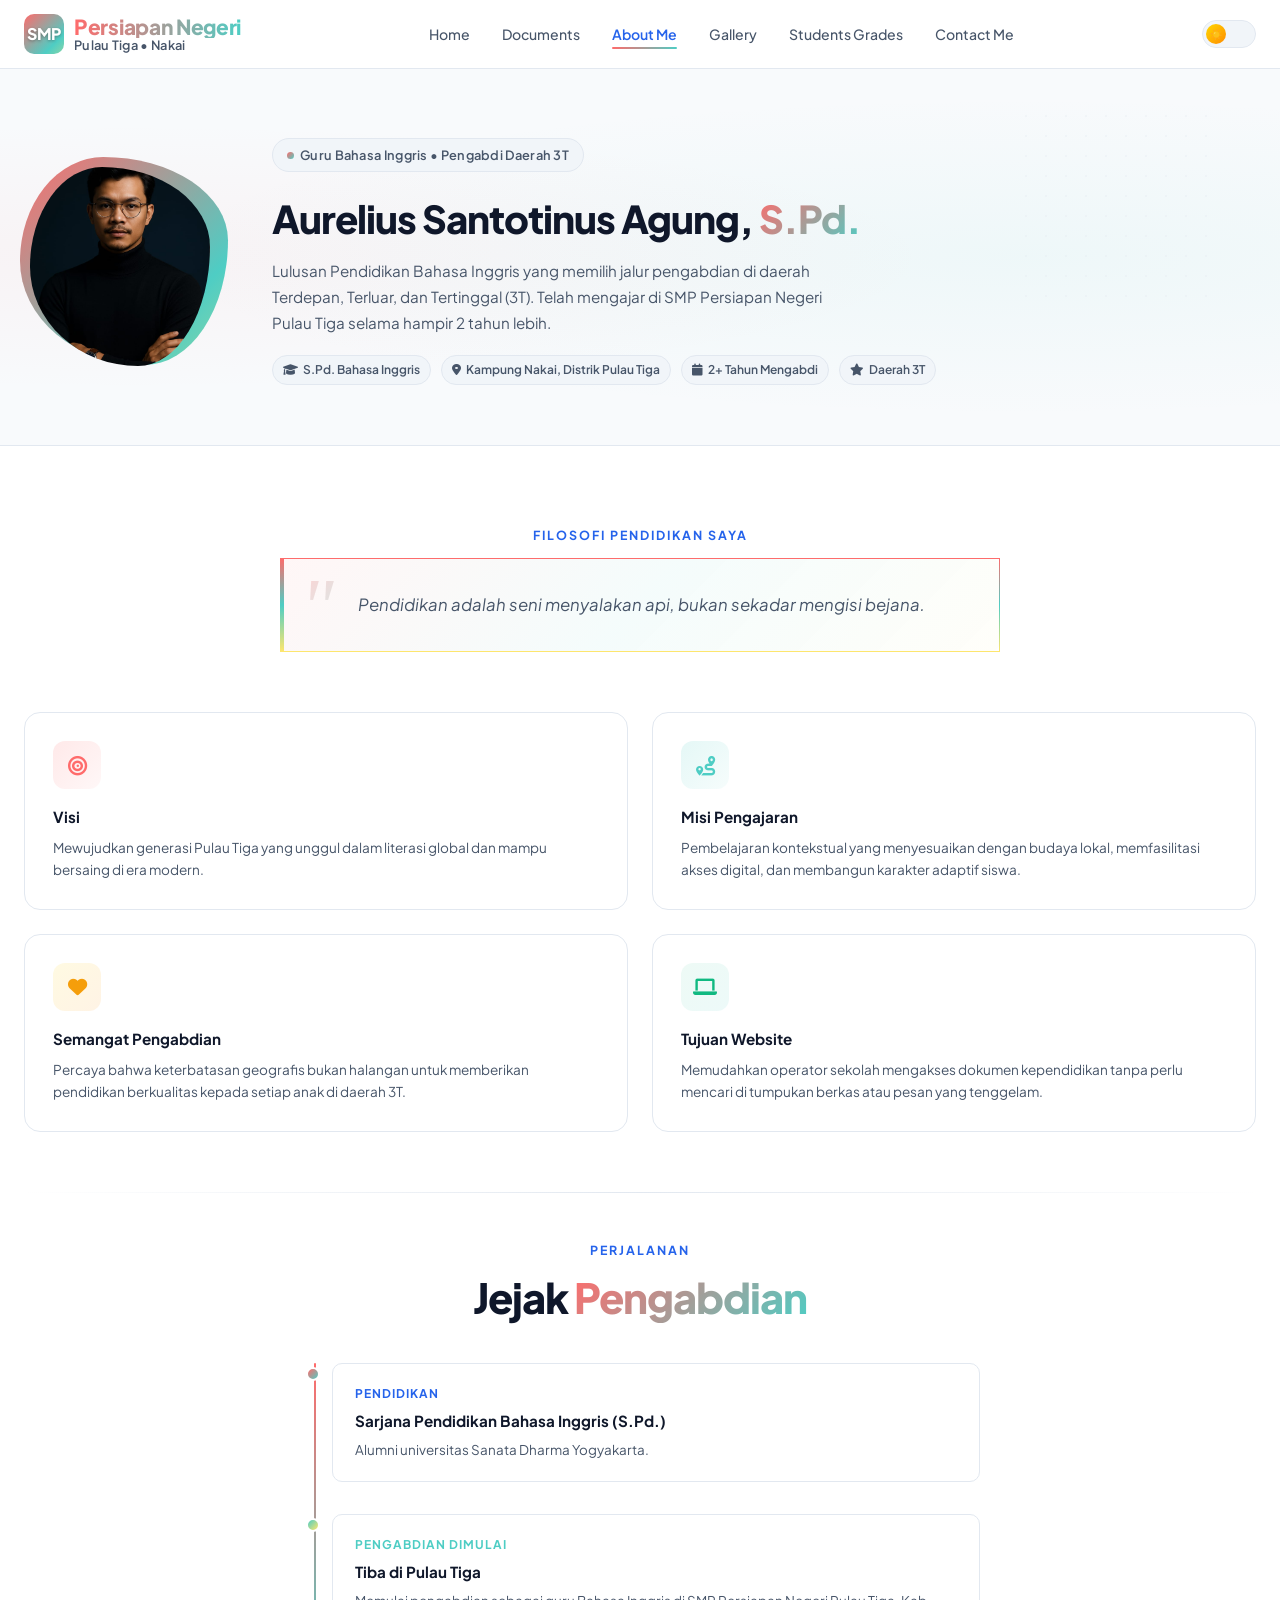
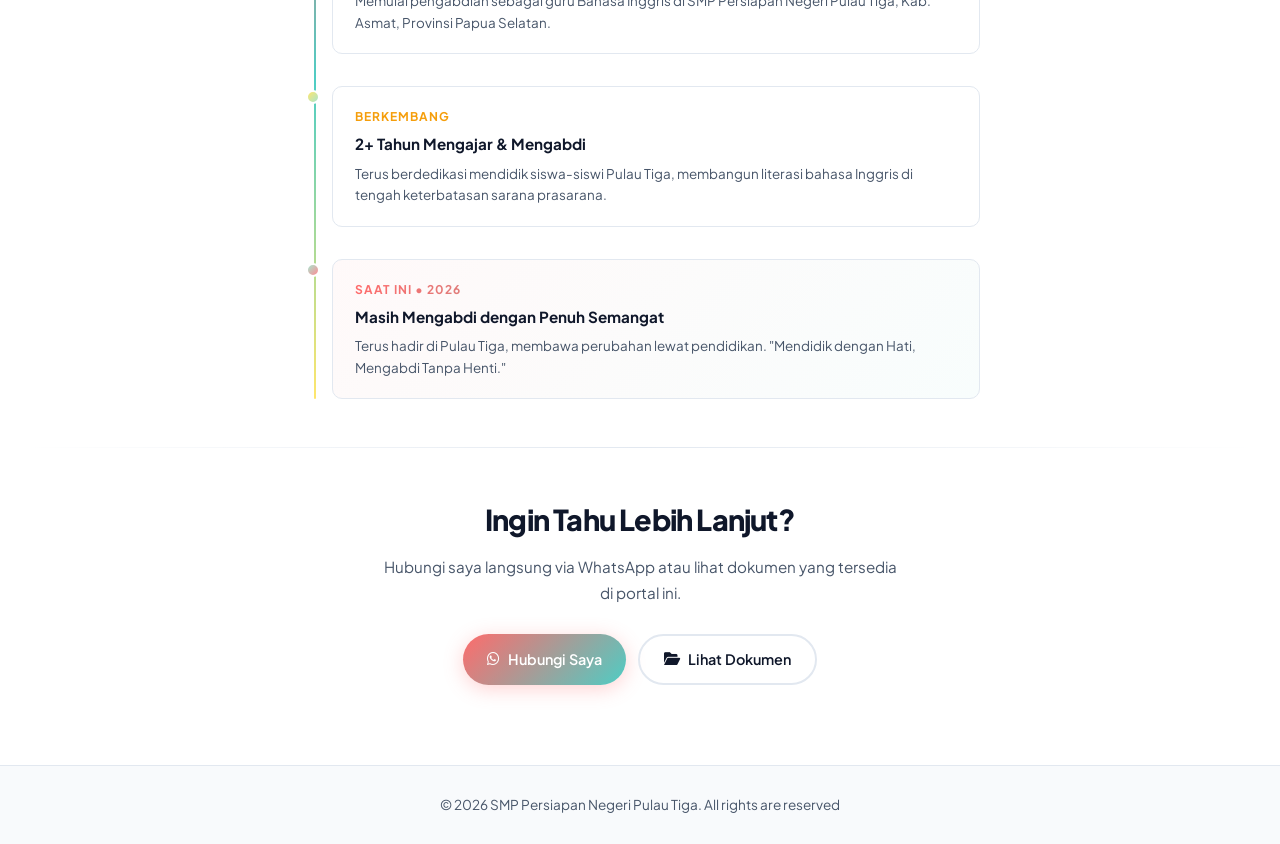
==== about.html @ 855d8a46 "komit ke 13" ====
<!DOCTYPE html>
<html lang="id" data-theme="light">

<head>
  <meta charset="UTF-8">
  <meta name="viewport" content="width=device-width, initial-scale=1.0">
  <title>Tentang Saya | Portal SMP Persiapan Negeri Pulau Tiga</title>
  <meta name="description"
    content="Mengenal Aurelius Santotinus Agung, S.Pd. — Guru Bahasa Inggris pengabdi daerah 3T di SMP Persiapan Negeri Pulau Tiga, Maluku.">
  <link rel="preconnect" href="https://fonts.googleapis.com">
  <link rel="preconnect" href="https://fonts.gstatic.com" crossorigin>
  <link href="https://fonts.googleapis.com/css2?family=Plus+Jakarta+Sans:wght@300;400;500;600;700;800&display=swap"
    rel="stylesheet">
  <link rel="stylesheet" href="https://cdnjs.cloudflare.com/ajax/libs/font-awesome/6.0.0-beta3/css/all.min.css">
  <link rel="stylesheet" href="css/style.css">
</head>

<body>

  <!-- NAVBAR -->
  <nav class="navbar">
    <div class="container">
      <div class="nav-inner">
        <a href="index.html" class="logo">
          <div class="logo-icon">SMP</div>
          <div class="logo-text">
            <span class="logo-title">Persiapan Negeri</span>
            <span class="logo-sub">Pulau Tiga • Nakai</span>
          </div>
        </a>
        <ul class="nav-links">
          <li><a href="index.html" class="active">Home</a></li>
          <li><a href="documents.html">Documents</a></li>
          <li><a href="about.html">About Me</a></li>
          <li><a href="gallery.html" class="active">Gallery</a></li>
          <li><a href="grades.html" class="active">Students Grades</a></li>
          <li><a href="contact.html">Contact Me</a></li>
        </ul>
        <div class="nav-right">
          <button class="dark-toggle" aria-label="Toggle dark mode">
            <div class="dark-toggle-ball">☀️</div>
          </button>
          <button class="hamburger" aria-label="Menu">
            <span></span><span></span><span></span>
          </button>
        </div>
      </div>
    </div>
  </nav>
  <div class="mobile-menu" id="mobileMenu">
    <a href="index.html" class="active">Home</a>
    <a href="documents.html">Documents</a>
    <a href="about.html">About Me</a>
    <a href="gallery.html" class="active"> Gallery</a>
    <a href="grades.html" class="active">Students Grades</a>
    <a href="contact.html">Contact Me</a>
  </div>

  <div class="page-content">

    <!-- HERO ABOUT -->
    <section
      style="padding:70px 0 60px;background:var(--bg2);border-bottom:1px solid var(--border);position:relative;overflow:hidden;">
      <div class="page-header-bg"></div>
      <div class="dots-grid" style="top:10%;right:5%;opacity:0.3;"></div>
      <div class="container">
        <div style="display:grid;grid-template-columns:auto 1fr;gap:48px;align-items:center;" class="fade-up">
          <div class="profile-wrapper">
            <div class="profile-frame" style="width:200px;height:200px;">
              <img src="images/Foto1.png" alt="Aurelius Santotinus Agung, S.Pd." class="profile-img"
                onerror="this.style.display='none';this.parentNode.querySelector('.profile-placeholder').style.display='flex'">
              <div class="profile-placeholder"
                style="display:none;position:absolute;inset:6px;border-radius:40% 60% 40% 60% / 50% 40% 60% 50%;background:linear-gradient(135deg,var(--c1),var(--c2),var(--c3));align-items:center;justify-content:center;font-size:4rem;color:white;animation:blobPulse 8s ease infinite,float 6s ease-in-out infinite;z-index:1;">
                👨‍🏫</div>
            </div>
          </div>
          <div>
            <div class="badge" style="margin-bottom:16px;">
              <span class="badge-dot"></span>
              Guru Bahasa Inggris • Pengabdi Daerah 3T
            </div>
            <h1 style="font-size:clamp(1.6rem,4vw,2.4rem);font-weight:800;letter-spacing:-1px;margin-bottom:8px;">
              Aurelius Santotinus Agung, <span class="gradient-text">S.Pd.</span>
            </h1>
            <p style="color:var(--text2);font-size:0.95rem;line-height:1.7;margin-bottom:20px;max-width:580px;">
              Lulusan Pendidikan Bahasa Inggris yang memilih jalur pengabdian di daerah Terdepan, Terluar, dan
              Tertinggal (3T). Telah mengajar di SMP Persiapan Negeri Pulau Tiga selama hampir 2 tahun lebih.
            </p>
            <div style="display:flex;gap:10px;flex-wrap:wrap;">
              <span class="tag"><i class="fas fa-graduation-cap" style="margin-right:5px;"></i>S.Pd. Bahasa
                Inggris</span>
              <span class="tag"><i class="fas fa-map-marker-alt" style="margin-right:5px;"></i>Kampung Nakai, Distrik
                Pulau Tiga</span>
              <span class="tag"><i class="fas fa-calendar" style="margin-right:5px;"></i>2+ Tahun Mengabdi</span>
              <span class="tag"><i class="fas fa-star" style="margin-right:5px;"></i>Daerah 3T</span>
            </div>
          </div>
        </div>
      </div>
    </section>

    <!-- MAIN ABOUT CONTENT -->
    <section class="section">
      <div class="container">

        <!-- FILOSOFI QUOTE -->
        <div class="fade-up" style="max-width:720px;margin:0 auto 60px;">
          <p class="section-label" style="text-align:center;margin-bottom:12px;">Filosofi Pendidikan Saya</p>
          <div class="quote-box" style="text-align:center;padding:32px 40px;">
            Pendidikan adalah seni menyalakan api, bukan sekadar mengisi bejana.
          </div>
        </div>

        <!-- FEATURE GRID -->
        <div class="about-grid fade-up" style="margin-bottom:60px;">
          <div class="feature-card">
            <div class="feature-icon fi-1">
              <i class="fas fa-bullseye"></i>
            </div>
            <h3>Visi</h3>
            <p>Mewujudkan generasi Pulau Tiga yang unggul dalam literasi global dan mampu bersaing di era modern.</p>
          </div>

          <div class="feature-card">
            <div class="feature-icon fi-2">
              <i class="fas fa-route"></i>
            </div>
            <h3>Misi Pengajaran</h3>
            <p>Pembelajaran kontekstual yang menyesuaikan dengan budaya lokal, memfasilitasi akses digital, dan
              membangun karakter adaptif siswa.</p>
          </div>

          <div class="feature-card">
            <div class="feature-icon fi-3">
              <i class="fas fa-heart"></i>
            </div>
            <h3>Semangat Pengabdian</h3>
            <p>Percaya bahwa keterbatasan geografis bukan halangan untuk memberikan pendidikan berkualitas kepada setiap
              anak di daerah 3T.</p>
          </div>

          <div class="feature-card">
            <div class="feature-icon fi-4">
              <i class="fas fa-laptop"></i>
            </div>
            <h3>Tujuan Website</h3>
            <p>Memudahkan operator sekolah mengakses dokumen kependidikan tanpa perlu mencari di tumpukan berkas atau
              pesan yang tenggelam.</p>
          </div>
        </div>

        <div class="divider"></div>

        <!-- TIMELINE / JOURNEY -->
        <div class="fade-up" style="max-width:680px;margin:0 auto;">
          <p class="section-label" style="text-align:center;margin-bottom:12px;">Perjalanan</p>
          <h2 class="section-title" style="text-align:center;margin-bottom:40px;">
            Jejak <span class="gradient-text">Pengabdian</span>
          </h2>

          <div style="position:relative;padding-left:32px;">
            <div
              style="position:absolute;left:14px;top:0;bottom:0;width:2px;background:linear-gradient(to bottom,var(--c1),var(--c2),var(--c3));border-radius:99px;">
            </div>

            <div style="position:relative;margin-bottom:32px;">
              <div
                style="position:absolute;left:-26px;top:4px;width:14px;height:14px;border-radius:50%;background:linear-gradient(135deg,var(--c1),var(--c2));border:2px solid var(--bg);">
              </div>
              <div
                style="background:var(--card-bg);border:1px solid var(--border);border-radius:var(--radius-sm);padding:20px 22px;">
                <div
                  style="font-size:0.75rem;color:var(--accent);font-weight:700;letter-spacing:1px;text-transform:uppercase;margin-bottom:6px;">
                  Pendidikan</div>
                <h4 style="font-weight:700;font-size:0.95rem;margin-bottom:6px;">Sarjana Pendidikan Bahasa Inggris
                  (S.Pd.)</h4>
                <p style="font-size:0.84rem;color:var(--text2);line-height:1.6;">Alumni universitas Sanata Dharma
                  Yogyakarta.</p>
              </div>
            </div>

            <div style="position:relative;margin-bottom:32px;">
              <div
                style="position:absolute;left:-26px;top:4px;width:14px;height:14px;border-radius:50%;background:linear-gradient(135deg,var(--c2),var(--c3));border:2px solid var(--bg);">
              </div>
              <div
                style="background:var(--card-bg);border:1px solid var(--border);border-radius:var(--radius-sm);padding:20px 22px;">
                <div
                  style="font-size:0.75rem;color:var(--c2);font-weight:700;letter-spacing:1px;text-transform:uppercase;margin-bottom:6px;">
                  Pengabdian Dimulai</div>
                <h4 style="font-weight:700;font-size:0.95rem;margin-bottom:6px;">Tiba di Pulau Tiga</h4>
                <p style="font-size:0.84rem;color:var(--text2);line-height:1.6;">Memulai pengabdian sebagai guru Bahasa
                  Inggris di SMP Persiapan Negeri Pulau Tiga, Kab. Asmat, Provinsi Papua Selatan.</p>
              </div>
            </div>

            <div style="position:relative;margin-bottom:32px;">
              <div
                style="position:absolute;left:-26px;top:4px;width:14px;height:14px;border-radius:50%;background:linear-gradient(135deg,var(--c3),var(--c4));border:2px solid var(--bg);">
              </div>
              <div
                style="background:var(--card-bg);border:1px solid var(--border);border-radius:var(--radius-sm);padding:20px 22px;">
                <div
                  style="font-size:0.75rem;color:#f59e0b;font-weight:700;letter-spacing:1px;text-transform:uppercase;margin-bottom:6px;">
                  Berkembang</div>
                <h4 style="font-weight:700;font-size:0.95rem;margin-bottom:6px;">2+ Tahun Mengajar & Mengabdi</h4>
                <p style="font-size:0.84rem;color:var(--text2);line-height:1.6;">Terus berdedikasi mendidik siswa-siswi
                  Pulau Tiga, membangun literasi bahasa Inggris di tengah keterbatasan sarana prasarana.</p>
              </div>
            </div>

            <div style="position:relative;">
              <div
                style="position:absolute;left:-26px;top:4px;width:14px;height:14px;border-radius:50%;background:linear-gradient(135deg,var(--c4),var(--c5));border:2px solid var(--bg);animation:pulse 2s ease infinite;">
              </div>
              <div
                style="background:linear-gradient(135deg,rgba(255,107,107,0.04),rgba(78,205,196,0.04));border:1px solid var(--border);border-radius:var(--radius-sm);padding:20px 22px;">
                <div
                  style="font-size:0.75rem;font-weight:700;letter-spacing:1px;text-transform:uppercase;margin-bottom:6px;background:linear-gradient(90deg,var(--c1),var(--c2));-webkit-background-clip:text;-webkit-text-fill-color:transparent;background-clip:text;">
                  Saat Ini • 2026</div>
                <h4 style="font-weight:700;font-size:0.95rem;margin-bottom:6px;">Masih Mengabdi dengan Penuh Semangat
                </h4>
                <p style="font-size:0.84rem;color:var(--text2);line-height:1.6;">Terus hadir di Pulau Tiga, membawa
                  perubahan lewat pendidikan. "Mendidik dengan Hati, Mengabdi Tanpa Henti."</p>
              </div>
            </div>
          </div>
        </div>

        <div class="divider"></div>

        <!-- CTA -->
        <div class="fade-up" style="text-align:center;max-width:520px;margin:0 auto;">
          <h2 style="font-size:1.8rem;font-weight:800;letter-spacing:-0.8px;margin-bottom:12px;">
            Ingin Tahu Lebih Lanjut?
          </h2>
          <p style="color:var(--text2);margin-bottom:28px;font-size:0.95rem;line-height:1.7;">
            Hubungi saya langsung via WhatsApp atau lihat dokumen yang tersedia di portal ini.
          </p>
          <div style="display:flex;gap:12px;justify-content:center;flex-wrap:wrap;">
            <a href="contact.html" class="btn btn-primary">
              <i class="fab fa-whatsapp"></i> Hubungi Saya
            </a>
            <a href="documents.html" class="btn btn-outline">
              <i class="fas fa-folder-open"></i> Lihat Dokumen
            </a>
          </div>
        </div>

      </div>
    </section>

  </div>

  <!-- FOOTER -->
  <footer>
    <div class="container">
      © 2026 SMP Persiapan Negeri Pulau Tiga. All rights are reserved
    </div>
  </footer>

  <script src="js/main.js"></script>
</body>

</html>
---- css/style.css ----
@import url('https://fonts.googleapis.com/css2?family=Plus+Jakarta+Sans:wght@300;400;500;600;700;800&display=swap');

/* ===== CSS VARIABLES ===== */
:root {
  --bg: #ffffff;
  --bg2: #f8fafc;
  --bg3: #f1f5f9;
  --text: #0f172a;
  --text2: #475569;
  --text3: #94a3b8;
  --accent: #2563eb;
  --accent2: #1d4ed8;
  --border: #e2e8f0;
  --card-bg: #ffffff;
  --nav-bg: rgba(255, 255, 255, 0.85);
  --shadow: 0 4px 24px rgba(15, 23, 42, 0.08);
  --shadow-lg: 0 12px 48px rgba(15, 23, 42, 0.14);

  --c1: #FF6B6B;
  --c2: #4ECDC4;
  --c3: #FFE66D;
  --c4: #A8E6CF;
  --c5: #FF8B94;

  --font: 'Plus Jakarta Sans', sans-serif;
  --container: 1280px;
  --radius: 16px;
  --radius-sm: 10px;
  --transition: 0.3s cubic-bezier(0.4, 0, 0.2, 1);
}

[data-theme="dark"] {
  --bg: #0f172a;
  --bg2: #1e293b;
  --bg3: #243046;
  --text: #f8fafc;
  --text2: #94a3b8;
  --text3: #64748b;
  --accent: #3b82f6;
  --accent2: #60a5fa;
  --border: #334155;
  --card-bg: #1e293b;
  --nav-bg: rgba(15, 23, 42, 0.88);
  --shadow: 0 4px 24px rgba(0, 0, 0, 0.3);
  --shadow-lg: 0 12px 48px rgba(0, 0, 0, 0.45);
}

/* ===== RESET & BASE ===== */
*,
*::before,
*::after {
  box-sizing: border-box;
  margin: 0;
  padding: 0;
}

html {
  scroll-behavior: smooth;
}

body {
  font-family: var(--font);
  background: var(--bg);
  color: var(--text);
  line-height: 1.6;
  transition: background var(--transition), color var(--transition);
  overflow-x: hidden;
}

a {
  text-decoration: none;
  color: inherit;
}

img {
  max-width: 100%;
  display: block;
}

button {
  cursor: pointer;
  font-family: var(--font);
  border: none;
}

/* ===== SCROLLBAR ===== */
::-webkit-scrollbar {
  width: 6px;
}

::-webkit-scrollbar-track {
  background: var(--bg2);
}

::-webkit-scrollbar-thumb {
  background: var(--border);
  border-radius: 99px;
}

::-webkit-scrollbar-thumb:hover {
  background: var(--accent);
}

/* ===== CONTAINER ===== */
.container {
  max-width: var(--container);
  margin: 0 auto;
  padding: 0 24px;
}

@media (max-width: 768px) {
  .container {
    padding: 0 16px;
  }
}

.announcement-bar {
  background: linear-gradient(90deg, #fef9e3, #fff5e6);
  border-left: 4px solid #f5a623;
  padding: 12px 20px;
  border-radius: 16px;
  display: flex;
  align-items: center;
  gap: 12px;
  flex-wrap: wrap;
  margin-bottom: 40px;
  color: #000000;
}

.announcement-bar i {
  color: #000000;
}

/* ===== LOADING OVERLAY ===== */
.loading-overlay {
  position: fixed;
  top: 0;
  left: 0;
  right: 0;
  bottom: 0;
  background: rgba(0, 0, 0, 0.8);
  backdrop-filter: blur(8px);
  z-index: 10000;
  display: flex;
  align-items: center;
  justify-content: center;
  opacity: 0;
  transition: opacity 0.3s ease;
}

.loading-overlay.active {
  opacity: 1;
}

.loading-card {
  background: var(--card-bg);
  border-radius: 24px;
  padding: 32px 40px;
  text-align: center;
  box-shadow: 0 20px 60px rgba(0, 0, 0, 0.3);
  min-width: 300px;
  max-width: 380px;
  border: 1px solid var(--border);
  animation: fadeUp 0.4s ease;
}

.loading-spinner {
  width: 56px;
  height: 56px;
  border: 4px solid var(--border);
  border-top-color: var(--c1);
  border-right-color: var(--c2);
  border-bottom-color: var(--c3);
  border-radius: 50%;
  margin: 0 auto 20px;
  animation: spin 0.8s linear infinite;
}

.loading-text {
  font-size: 1rem;
  margin-bottom: 16px;
  color: var(--text);
  line-height: 1.5;
}

.loading-text strong {
  color: var(--accent);
  font-size: 0.9rem;
}

.loading-message {
  font-size: 0.85rem;
  color: var(--text2);
  margin-bottom: 16px;
}

.loading-hint {
  font-size: 0.75rem;
  color: var(--text3);
  margin-top: 16px;
  padding-top: 12px;
  border-top: 1px solid var(--border);
  display: flex;
  align-items: center;
  justify-content: center;
  gap: 6px;
}

/* ===== MODAL POPUP ERROR (VERSI FINAL - TIDAK DUPLIKAT) ===== */
.modal {
  display: none;
  position: fixed;
  top: 0;
  left: 0;
  right: 0;
  bottom: 0;
  background: rgba(0, 0, 0, 0.8);
  backdrop-filter: blur(8px);
  z-index: 10001;
  align-items: center;
  justify-content: center;
}

.modal.show {
  display: flex;
}

.modal-card {
  background: var(--card-bg);
  border-radius: 24px;
  max-width: 400px;
  width: 90%;
  padding: 32px 28px;
  text-align: center;
  border: 1px solid var(--border);
  box-shadow: 0 20px 60px rgba(0, 0, 0, 0.3);
  animation: fadeUp 0.3s ease;
  pointer-events: auto;
}

.modal-icon {
  width: 70px;
  height: 70px;
  background: linear-gradient(135deg, rgba(255, 107, 107, 0.15), rgba(255, 107, 107, 0.05));
  border-radius: 50%;
  display: flex;
  align-items: center;
  justify-content: center;
  margin: 0 auto 20px;
}

.modal-icon i {
  font-size: 2.5rem;
  color: #FF6B6B;
}

.modal-card h3 {
  font-size: 1.3rem;
  font-weight: 700;
  margin-bottom: 12px;
  color: var(--text);
}

.modal-card p {
  color: var(--text2);
  font-size: 0.9rem;
  line-height: 1.6;
  margin-bottom: 24px;
}

.modal-card p strong {
  color: var(--accent);
  font-weight: 700;
}

.modal-buttons {
  display: flex;
  gap: 12px;
  justify-content: center;
  flex-wrap: wrap;
}

.modal-btn {
  padding: 10px 20px;
  border-radius: 99px;
  font-weight: 600;
  font-size: 0.85rem;
  cursor: pointer;
  transition: all 0.3s ease;
  border: none;
  text-decoration: none;
  display: inline-flex;
  align-items: center;
  gap: 8px;
}

.modal-btn-primary {
  background: linear-gradient(135deg, #25D366, #128C7E);
  color: white;
}

.modal-btn-primary:hover {
  transform: translateY(-2px);
  box-shadow: 0 4px 12px rgba(37, 211, 102, 0.4);
}

.modal-btn-secondary {
  background: var(--bg3);
  border: 1px solid var(--border);
  color: var(--text2);
}

.modal-btn-secondary:hover {
  background: var(--bg2);
  transform: translateY(-2px);
}

/* ===== TOMBOL DISABLED ===== */
.btn-disabled {
  background: var(--bg3);
  color: var(--text3);
  cursor: not-allowed;
  opacity: 0.6;
  border: 1px solid var(--border);
}

.btn-disabled:hover {
  transform: none;
  box-shadow: none;
  background: var(--bg3);
}

/* ===== NAVBAR ===== */
.navbar {
  position: fixed;
  top: 0;
  left: 0;
  right: 0;
  z-index: 100;
  background: var(--nav-bg);
  backdrop-filter: blur(20px);
  -webkit-backdrop-filter: blur(20px);
  border-bottom: 1px solid var(--border);
  transition: background var(--transition), border-color var(--transition);
}

.nav-inner {
  display: flex;
  align-items: center;
  justify-content: space-between;
  height: 68px;
}

/* Logo */
.logo {
  display: flex;
  align-items: center;
  gap: 10px;
  font-weight: 800;
  font-size: 1rem;
}

.logo-icon {
  width: 40px;
  height: 40px;
  border-radius: 10px;
  background: linear-gradient(135deg, var(--c1), var(--c2), var(--c3), var(--c4), var(--c5));
  background-size: 300% 300%;
  animation: gradientShift 4s ease infinite;
  display: flex;
  align-items: center;
  justify-content: center;
  font-size: 1rem;
  font-weight: 900;
  color: white;
  text-shadow: 0 1px 3px rgba(0, 0, 0, 0.3);
  flex-shrink: 0;
  letter-spacing: -0.5px;
}

.logo-text {
  display: flex;
  flex-direction: column;
  line-height: 1.1;
}

.logo-title {
  background: linear-gradient(90deg, var(--c1), var(--c2), var(--c3));
  background-size: 200% 200%;
  animation: gradientShift 3s ease infinite;
  -webkit-background-clip: text;
  -webkit-text-fill-color: transparent;
  background-clip: text;
  font-size: 1.3rem;
  font-weight: 800;
  letter-spacing: -0.3px;
}

.logo-sub {
  font-size: 0.8rem;
  color: var(--text2);
  font-weight: 600;
  letter-spacing: 0.3px;
}

/* Nav Links */
.nav-links {
  display: flex;
  align-items: center;
  gap: 4px;
  list-style: none;
}

.nav-links a {
  padding: 8px 14px;
  border-radius: 8px;
  font-size: 0.88rem;
  font-weight: 500;
  color: var(--text2);
  transition: color var(--transition), background var(--transition);
  position: relative;
}

.nav-links a:hover {
  color: var(--text);
  background: var(--bg3);
}

.nav-links a.active {
  color: var(--accent);
  font-weight: 600;
}

.nav-links a.active::after {
  content: '';
  position: absolute;
  bottom: 2px;
  left: 14px;
  right: 14px;
  height: 2px;
  border-radius: 99px;
  background: linear-gradient(90deg, var(--c1), var(--c2), var(--c3));
  background-size: 200%;
  animation: gradientShift 2s ease infinite;
}

/* Nav Right */
.nav-right {
  display: flex;
  align-items: center;
  gap: 12px;
}

/* Dark Mode Toggle */
.dark-toggle {
  width: 54px;
  height: 28px;
  background: var(--bg3);
  border-radius: 99px;
  border: 1.5px solid var(--border);
  position: relative;
  cursor: pointer;
  transition: background var(--transition), border-color var(--transition);
  display: flex;
  align-items: center;
  padding: 3px;
}

.dark-toggle-ball {
  width: 20px;
  height: 20px;
  border-radius: 50%;
  background: linear-gradient(135deg, #FFD700, #FF8C00);
  transition: transform 0.4s cubic-bezier(0.34, 1.56, 0.64, 1), background 0.3s;
  display: flex;
  align-items: center;
  justify-content: center;
  font-size: 10px;
}

[data-theme="dark"] .dark-toggle-ball {
  transform: translateX(24px);
  background: linear-gradient(135deg, #e2e8f0, #94a3b8);
}

/* Hamburger */
.hamburger {
  display: none;
  flex-direction: column;
  gap: 5px;
  background: none;
  padding: 4px;
  border-radius: 8px;
}

.hamburger span {
  display: block;
  width: 22px;
  height: 2px;
  background: var(--text);
  border-radius: 99px;
  transition: all 0.3s;
}

/* Mobile Menu */
.mobile-menu {
  display: none;
  position: fixed;
  top: 68px;
  left: 0;
  right: 0;
  background: var(--nav-bg);
  backdrop-filter: blur(20px);
  -webkit-backdrop-filter: blur(20px);
  border-bottom: 1px solid var(--border);
  padding: 12px 16px 20px;
  z-index: 99;
  flex-direction: column;
  gap: 4px;
}

.mobile-menu.open {
  display: flex;
}

.mobile-menu a {
  padding: 12px 16px;
  border-radius: 10px;
  font-weight: 500;
  color: var(--text2);
  transition: all var(--transition);
}

.mobile-menu a:hover,
.mobile-menu a.active {
  background: var(--bg3);
  color: var(--accent);
}

/* ===== PAGE WRAPPER ===== */
.page-content {
  padding-top: 68px;
}

/* ===== ANIMATIONS ===== */
@keyframes gradientShift {
  0% {
    background-position: 0% 50%;
  }

  50% {
    background-position: 100% 50%;
  }

  100% {
    background-position: 0% 50%;
  }
}

@keyframes float {

  0%,
  100% {
    transform: translateY(0px);
  }

  50% {
    transform: translateY(-16px);
  }
}

@keyframes fadeUp {
  from {
    opacity: 0;
    transform: translateY(30px);
  }

  to {
    opacity: 1;
    transform: translateY(0);
  }
}

@keyframes blobPulse {

  0%,
  100% {
    border-radius: 40% 60% 40% 60% / 50% 40% 60% 50%;
  }

  25% {
    border-radius: 55% 45% 65% 35% / 40% 60% 40% 60%;
  }

  50% {
    border-radius: 45% 55% 35% 65% / 60% 35% 65% 40%;
  }

  75% {
    border-radius: 60% 40% 50% 50% / 35% 65% 35% 65%;
  }
}

@keyframes spin {
  to {
    transform: rotate(360deg);
  }
}

@keyframes pulse {

  0%,
  100% {
    transform: scale(1);
  }

  50% {
    transform: scale(1.05);
  }
}

@keyframes shimmer {
  0% {
    transform: translateX(-100%);
  }

  100% {
    transform: translateX(100%);
  }
}

.fade-up {
  opacity: 0;
  transform: translateY(30px);
  transition: opacity 0.7s ease, transform 0.7s ease;
}

.fade-up.visible {
  opacity: 1;
  transform: translateY(0);
}

/* ===== GRADIENT TEXT ===== */
.gradient-text {
  background: linear-gradient(135deg, var(--c1), var(--c2), var(--c3), var(--c4));
  background-size: 300% 300%;
  animation: gradientShift 4s ease infinite;
  -webkit-background-clip: text;
  -webkit-text-fill-color: transparent;
  background-clip: text;
}

/* ===== BADGE ===== */
.badge {
  display: inline-flex;
  align-items: center;
  gap: 6px;
  padding: 6px 14px;
  border-radius: 99px;
  font-size: 0.8rem;
  font-weight: 600;
  background: var(--bg3);
  border: 1px solid var(--border);
  color: var(--text2);
  letter-spacing: 0.3px;
}

.badge-dot {
  width: 7px;
  height: 7px;
  border-radius: 50%;
  background: linear-gradient(135deg, var(--c1), var(--c2));
  animation: pulse 2s ease infinite;
}

/* ===== BUTTONS ===== */
.btn {
  display: inline-flex;
  align-items: center;
  gap: 8px;
  padding: 12px 24px;
  border-radius: 99px;
  font-size: 0.9rem;
  font-weight: 600;
  transition: all var(--transition);
  border: none;
  cursor: pointer;
}

.btn-primary {
  background: linear-gradient(135deg, var(--c1), var(--c2), var(--c3));
  background-size: 200% 200%;
  animation: gradientShift 3s ease infinite;
  color: white;
  box-shadow: 0 4px 20px rgba(255, 107, 107, 0.3);
}

.btn-primary:hover {
  transform: translateY(-2px) scale(1.02);
  box-shadow: 0 8px 28px rgba(255, 107, 107, 0.45);
}

.btn-outline {
  background: transparent;
  border: 2px solid var(--border);
  color: var(--text);
}

.btn-outline:hover {
  border-color: var(--accent);
  color: var(--accent);
  background: var(--bg3);
}

.btn-download {
  background: linear-gradient(135deg, #d93025, #e53935);
  color: white;
  border-radius: 10px;
  padding: 10px 18px;
  font-size: 0.85rem;
  box-shadow: 0 4px 14px rgba(217, 48, 37, 0.3);
}

.btn-download:hover {
  transform: translateY(-2px);
  box-shadow: 0 8px 22px rgba(217, 48, 37, 0.45);
}

.btn-wa {
  background: linear-gradient(135deg, #25D366, #128C7E);
  color: white;
  border-radius: 99px;
  padding: 14px 28px;
  font-size: 0.95rem;
  font-weight: 700;
  box-shadow: 0 4px 20px rgba(37, 211, 102, 0.35);
  width: 100%;
  justify-content: center;
}

.btn-wa:hover {
  transform: translateY(-2px);
  box-shadow: 0 8px 28px rgba(37, 211, 102, 0.5);
}

/* ===== SECTION TITLES ===== */
.section-label {
  font-size: 0.78rem;
  font-weight: 700;
  letter-spacing: 2px;
  text-transform: uppercase;
  color: var(--accent);
  margin-bottom: 10px;
}

.section-title {
  font-size: clamp(1.8rem, 4vw, 2.6rem);
  font-weight: 800;
  line-height: 1.2;
  letter-spacing: -1px;
  color: var(--text);
  margin-bottom: 16px;
}

.section-desc {
  font-size: 1rem;
  color: var(--text2);
  max-width: 560px;
  line-height: 1.7;
}

/* ===== CARDS ===== */
.card {
  background: var(--card-bg);
  border: 1px solid var(--border);
  border-radius: var(--radius);
  padding: 24px;
  transition: all var(--transition);
  position: relative;
  overflow: hidden;
}

.card:hover {
  transform: translateY(-4px);
  box-shadow: var(--shadow-lg);
  border-color: var(--accent);
}

/* ===== FOOTER ===== */
footer {
  background: var(--bg2);
  border-top: 1px solid var(--border);
  padding: 28px 0;
  text-align: center;
  font-size: 0.85rem;
  color: var(--text2);
  transition: background var(--transition);
}

footer span {
  color: var(--c1);
}

/* ===== STAT CARDS ===== */
.stats-row {
  display: flex;
  gap: 20px;
  flex-wrap: wrap;
}

.stat-card {
  text-align: center;
  padding: 20px 24px;
  background: var(--card-bg);
  border: 1px solid var(--border);
  border-radius: var(--radius-sm);
  min-width: 110px;
  flex: 1;
  transition: all var(--transition);
}

.stat-card:hover {
  transform: translateY(-3px);
  box-shadow: var(--shadow);
}

.stat-value {
  font-size: 2rem;
  font-weight: 800;
  background: linear-gradient(135deg, var(--c1), var(--c2));
  -webkit-background-clip: text;
  -webkit-text-fill-color: transparent;
  background-clip: text;
  line-height: 1;
}

.stat-label {
  font-size: 0.78rem;
  color: var(--text2);
  font-weight: 500;
  margin-top: 6px;
}

/* ===== PROFILE IMAGE ===== */
.profile-frame {
  position: relative;
  width: 320px;
  height: 355px;
  flex-shrink: 0;
}

.profile-frame::before {
  content: '';
  position: absolute;
  inset: -4px;
  border-radius: 40% 60% 40% 60% / 50% 40% 60% 50%;
  background: linear-gradient(135deg, var(--c1), var(--c2), var(--c3), var(--c4), var(--c5));
  background-size: 300% 300%;
  animation: gradientShift 4s ease infinite, blobPulse 8s ease infinite;
  z-index: 0;
}

.profile-img {
  position: absolute;
  inset: 6px;
  border-radius: 40% 60% 40% 60% / 50% 40% 60% 50%;
  object-fit: cover;
  width: calc(100% - 20px);
  height: calc(100% - 1px);
  animation: blobPulse 8s ease infinite, float 6s ease-in-out infinite;
  z-index: 1;
}

.profile-wrapper {
  display: flex;
  justify-content: center;
  align-items: center;
}

/* ===== HERO ===== */
.hero {
  min-height: calc(100vh - 68px);
  display: flex;
  align-items: center;
  padding: 60px 0 80px;
  position: relative;
  overflow: hidden;
}

.hero-bg {
  position: absolute;
  inset: 0;
  background: radial-gradient(ellipse at 70% 40%, rgba(78, 205, 196, 0.07) 0%, transparent 60%),
    radial-gradient(ellipse at 20% 80%, rgba(255, 107, 107, 0.06) 0%, transparent 50%),
    radial-gradient(ellipse at 50% 0%, rgba(255, 230, 109, 0.05) 0%, transparent 50%);
  pointer-events: none;
}

.hero-inner {
  display: grid;
  grid-template-columns: 1fr auto;
  gap: 60px;
  align-items: center;
}

.hero-text {
  max-width: 600px;
}

.hero h1 {
  font-size: clamp(2rem, 5vw, 3.2rem);
  font-weight: 800;
  line-height: 1.15;
  letter-spacing: -1.5px;
  margin-bottom: 20px;
}

.hero-desc {
  font-size: 1.05rem;
  color: var(--text2);
  line-height: 1.8;
  margin-bottom: 32px;
}

.hero-actions {
  display: flex;
  gap: 12px;
  flex-wrap: wrap;
  margin-bottom: 40px;
}

/* ===== DECORATIVE DOTS ===== */
.dots-grid {
  position: absolute;
  width: 200px;
  height: 200px;
  background-image: radial-gradient(circle, var(--border) 1.5px, transparent 1.5px);
  background-size: 20px 20px;
  opacity: 0.6;
  pointer-events: none;
}

/* ===== RESPONSIVE ===== */
@media (max-width: 900px) {
  .hero-inner {
    grid-template-columns: 1fr;
    text-align: center;
    gap: 40px;
  }

  .hero-actions {
    justify-content: center;
  }

  .stats-row {
    justify-content: center;
  }

  .profile-frame {
    width: 260px;
    height: 260px;
  }

  .profile-wrapper {
    order: -1;
  }

  .nav-links {
    display: none;
  }

  .hamburger {
    display: flex;
  }
}

/* ===== DOC GRID ===== */
.doc-grid {
  display: grid;
  grid-template-columns: repeat(auto-fill, minmax(260px, 1fr));
  gap: 20px;
}

.doc-card {
  background: var(--card-bg);
  border: 1px solid var(--border);
  border-radius: var(--radius);
  overflow: hidden;
  transition: all var(--transition);
}

.doc-card:hover {
  transform: translateY(-6px);
  box-shadow: var(--shadow-lg);
  border-color: #d93025;
}

.doc-thumb {
  height: 120px;
  background: var(--bg3);
  display: flex;
  align-items: center;
  justify-content: center;
  transition: all var(--transition);
}

.doc-card:hover .doc-thumb {
  background: linear-gradient(135deg, rgba(217, 48, 37, 0.08), rgba(255, 107, 107, 0.12));
}

.doc-thumb i {
  font-size: 3.5rem;
  color: #d93025;
  transition: transform var(--transition);
}

.doc-card:hover .doc-thumb i {
  transform: scale(1.1);
}

.doc-body {
  padding: 18px;
}

.doc-name {
  font-size: 0.95rem;
  font-weight: 700;
  color: var(--text);
  margin-bottom: 6px;
}

.doc-desc {
  font-size: 0.8rem;
  color: var(--text2);
  margin-bottom: 14px;
  line-height: 1.5;
}

/* Filter buttons */
.filter-buttons {
  display: flex;
  flex-wrap: wrap;
  gap: 10px;
  margin-bottom: 30px;
  justify-content: center;
}

.filter-btn {
  padding: 8px 18px;
  border-radius: 99px;
  background: var(--bg3);
  border: 1px solid var(--border);
  color: var(--text2);
  font-size: 0.85rem;
  font-weight: 600;
  cursor: pointer;
  transition: all 0.3s ease;
  display: inline-flex;
  align-items: center;
  gap: 6px;
}

.filter-btn i {
  font-size: 0.9rem;
}

.filter-btn.active {
  background: linear-gradient(135deg, var(--c1), var(--c2));
  color: white;
  border-color: transparent;
}

.filter-btn:hover:not(.active) {
  background: var(--bg2);
  transform: translateY(-2px);
}

/* Badge file type */
.file-badge {
  display: inline-flex;
  align-items: center;
  gap: 4px;
  padding: 3px 8px;
  border-radius: 99px;
  font-size: 0.65rem;
  font-weight: 600;
  margin-top: 8px;
}

.file-badge.pdf {
  background: rgba(217, 48, 37, 0.15);
  color: #d93025;
}

.file-badge.excel {
  background: rgba(33, 115, 70, 0.15);
  color: #217346;
}

.file-badge.word {
  background: rgba(43, 87, 154, 0.15);
  color: #2b579a;
}

.file-size {
  font-size: 0.7rem;
  color: var(--text3);
  margin-top: 6px;
  display: flex;
  align-items: center;
  gap: 4px;
}

/* Table */
.doc-table-wrap {
  overflow-x: auto;
  border-radius: var(--radius);
  border: 1px solid var(--border);
}

.doc-table {
  width: 100%;
  border-collapse: collapse;
  font-size: 0.88rem;
}

.doc-table th {
  background: var(--bg3);
  padding: 14px 18px;
  text-align: left;
  font-weight: 700;
  color: var(--text2);
  font-size: 0.78rem;
  letter-spacing: 0.5px;
  text-transform: uppercase;
  border-bottom: 1px solid var(--border);
}

.doc-table td {
  padding: 14px 18px;
  border-bottom: 1px solid var(--border);
  color: var(--text);
  transition: background var(--transition);
}

.doc-table tbody tr:hover td {
  background: var(--bg3);
}

.doc-table tbody tr:last-child td {
  border-bottom: none;
}

/* Info Panel */
.info-panel {
  display: grid;
  grid-template-columns: 1fr 1fr;
  gap: 20px;
}

.info-box {
  background: var(--card-bg);
  border: 1px solid var(--border);
  border-radius: var(--radius);
  padding: 24px;
}

.info-box h3 {
  font-size: 0.95rem;
  font-weight: 700;
  margin-bottom: 16px;
  display: flex;
  align-items: center;
  gap: 8px;
}

.step-list {
  list-style: none;
}

.step-list li {
  display: flex;
  align-items: flex-start;
  gap: 12px;
  padding: 10px 0;
  border-bottom: 1px solid var(--border);
  font-size: 0.88rem;
  color: var(--text2);
}

.step-list li:last-child {
  border-bottom: none;
}

.step-num {
  width: 26px;
  height: 26px;
  border-radius: 50%;
  background: linear-gradient(135deg, var(--c1), var(--c2));
  color: white;
  font-size: 0.75rem;
  font-weight: 700;
  display: flex;
  align-items: center;
  justify-content: center;
  flex-shrink: 0;
}

.total-box {
  text-align: center;
  padding: 32px;
}

.total-num {
  font-size: 4rem;
  font-weight: 800;
  background: linear-gradient(135deg, var(--c1), var(--c2), var(--c3));
  background-size: 200%;
  animation: gradientShift 3s ease infinite;
  -webkit-background-clip: text;
  -webkit-text-fill-color: transparent;
  background-clip: text;
  line-height: 1;
}

/* ===== CONTACT PAGE ===== */
.contact-grid {
  display: grid;
  grid-template-columns: 1fr 1.2fr;
  gap: 40px;
  align-items: start;
}

.contact-info-box {
  background: var(--card-bg);
  border: 1px solid var(--border);
  border-radius: var(--radius);
  padding: 32px;
}

.contact-item {
  display: flex;
  align-items: flex-start;
  gap: 16px;
  padding: 18px 0;
  border-bottom: 1px solid var(--border);
}

.contact-item:last-of-type {
  border-bottom: none;
}

.contact-icon {
  width: 42px;
  height: 42px;
  border-radius: 10px;
  display: flex;
  align-items: center;
  justify-content: center;
  font-size: 1rem;
  flex-shrink: 0;
}

.ci-wa {
  background: linear-gradient(135deg, rgba(37, 211, 102, 0.15), rgba(18, 140, 126, 0.15));
  color: #25D366;
}

.ci-loc {
  background: linear-gradient(135deg, rgba(37, 99, 235, 0.12), rgba(78, 205, 196, 0.12));
  color: var(--accent);
}

.ci-time {
  background: linear-gradient(135deg, rgba(255, 230, 109, 0.2), rgba(255, 140, 0, 0.15));
  color: #f59e0b;
}

.contact-detail h4 {
  font-size: 0.88rem;
  font-weight: 700;
  margin-bottom: 4px;
}

.contact-detail p {
  font-size: 0.85rem;
  color: var(--text2);
  line-height: 1.5;
}

/* Form */
.contact-form-box {
  background: var(--card-bg);
  border: 1px solid var(--border);
  border-radius: var(--radius);
  padding: 32px;
}

.form-group {
  margin-bottom: 20px;
}

.form-group label {
  display: block;
  font-size: 0.85rem;
  font-weight: 600;
  margin-bottom: 8px;
  color: var(--text);
}

.form-group input,
.form-group textarea {
  width: 100%;
  padding: 12px 16px;
  border-radius: var(--radius-sm);
  border: 1.5px solid var(--border);
  background: var(--bg);
  color: var(--text);
  font-family: var(--font);
  font-size: 0.9rem;
  transition: all var(--transition);
  outline: none;
  resize: vertical;
}

.form-group input:focus,
.form-group textarea:focus {
  border-color: var(--accent);
  box-shadow: 0 0 0 3px rgba(59, 130, 246, 0.12);
  background: var(--bg);
}

.form-group textarea {
  min-height: 130px;
}

/* ===== ABOUT PAGE - FULLY RESPONSIVE ===== */
.about-hero {
  padding: 60px 0 40px;
  text-align: center;
}

.about-hero .profile-frame {
  margin: 0 auto 32px;
  width: 200px;
  height: 200px;
}

.about-hero h1 {
  font-size: clamp(1.8rem, 5vw, 2.5rem);
  font-weight: 800;
  letter-spacing: -1px;
  margin-bottom: 16px;
}

.about-bio {
  max-width: 700px;
  margin: 0 auto;
  color: var(--text2);
  font-size: 1rem;
  line-height: 1.7;
}

.quote-box {
  background: linear-gradient(135deg, rgba(255, 107, 107, 0.06), rgba(78, 205, 196, 0.06), rgba(255, 230, 109, 0.04));
  border: 1px solid var(--border);
  border-left: 4px solid;
  border-image: linear-gradient(to bottom, var(--c1), var(--c2), var(--c3)) 1;
  border-radius: 0 var(--radius-sm) var(--radius-sm) 0;
  padding: 24px 28px;
  font-style: italic;
  color: var(--text2);
  font-size: clamp(0.9rem, 3vw, 1.05rem);
  line-height: 1.7;
  position: relative;
}

.quote-box::before {
  content: '"';
  font-size: 5rem;
  line-height: 0.8;
  position: absolute;
  top: 16px;
  left: 16px;
  background: linear-gradient(135deg, var(--c1), var(--c2));
  -webkit-background-clip: text;
  -webkit-text-fill-color: transparent;
  background-clip: text;
  font-family: Georgia, serif;
  opacity: 0.25;
}

/* About Grid - Responsive */
.about-grid {
  display: grid;
  grid-template-columns: repeat(2, 1fr);
  gap: 24px;
  margin-top: 32px;
}

.feature-card {
  background: var(--card-bg);
  border: 1px solid var(--border);
  border-radius: var(--radius);
  padding: 28px;
  transition: all var(--transition);
}

.feature-card:hover {
  transform: translateY(-4px);
  box-shadow: var(--shadow);
  border-color: transparent;
  background: linear-gradient(var(--card-bg), var(--card-bg)) padding-box,
    linear-gradient(135deg, var(--c1), var(--c2), var(--c3)) border-box;
  border: 1px solid transparent;
}

.feature-icon {
  width: 48px;
  height: 48px;
  border-radius: 12px;
  display: flex;
  align-items: center;
  justify-content: center;
  font-size: 1.2rem;
  margin-bottom: 16px;
}

.fi-1 {
  background: linear-gradient(135deg, rgba(255, 107, 107, 0.15), rgba(255, 107, 107, 0.05));
  color: var(--c1);
}

.fi-2 {
  background: linear-gradient(135deg, rgba(78, 205, 196, 0.15), rgba(78, 205, 196, 0.05));
  color: var(--c2);
}

.fi-3 {
  background: linear-gradient(135deg, rgba(255, 230, 109, 0.2), rgba(255, 140, 0, 0.1));
  color: #f59e0b;
}

.fi-4 {
  background: linear-gradient(135deg, rgba(168, 230, 207, 0.2), rgba(78, 205, 196, 0.1));
  color: #10b981;
}

.feature-card h3 {
  font-size: clamp(0.9rem, 3vw, 0.95rem);
  font-weight: 700;
  margin-bottom: 8px;
}

.feature-card p {
  font-size: clamp(0.8rem, 2.5vw, 0.85rem);
  color: var(--text2);
  line-height: 1.6;
}

/* About Info List - Responsive */
.about-info-list {
  display: flex;
  flex-direction: column;
  gap: 16px;
}

.about-info-item {
  display: flex;
  align-items: flex-start;
  gap: 16px;
  padding: 20px;
  background: var(--card-bg);
  border: 1px solid var(--border);
  border-radius: var(--radius);
  transition: all var(--transition);
}

.about-info-item:hover {
  transform: translateX(4px);
  border-color: var(--accent);
}

.about-info-icon {
  width: 44px;
  height: 44px;
  border-radius: 10px;
  display: flex;
  align-items: center;
  justify-content: center;
  font-size: 1.1rem;
  flex-shrink: 0;
}

.about-info-content {
  flex: 1;
}

.about-info-content h4 {
  font-size: 0.92rem;
  font-weight: 700;
  margin-bottom: 4px;
  color: var(--text);
}

.about-info-content p {
  font-size: 0.8rem;
  color: var(--text2);
  line-height: 1.5;
}

/* ===== RESPONSIVE ABOUT PAGE ===== */
@media (max-width: 768px) {
  .about-grid {
    grid-template-columns: 1fr;
    gap: 16px;
  }

  .feature-card {
    padding: 20px;
    text-align: center;
  }

  .feature-icon {
    margin: 0 auto 12px;
  }

  .quote-box {
    padding: 20px;
    margin: 0 8px;
  }

  .quote-box::before {
    font-size: 3.5rem;
    top: 10px;
    left: 10px;
  }

  .about-hero {
    padding: 40px 0 30px;
  }

  .about-hero .profile-frame {
    width: 150px;
    height: 150px;
  }

  .about-info-item {
    padding: 16px;
  }

  .about-info-icon {
    width: 36px;
    height: 36px;
    font-size: 0.9rem;
  }
}

@media (max-width: 480px) {
  .about-info-item {
    flex-direction: column;
    align-items: center;
    text-align: center;
    gap: 10px;
  }

  .about-info-icon {
    width: 40px;
    height: 40px;
  }

  .feature-card {
    padding: 18px;
  }

  .quote-box {
    padding: 16px;
  }
}

/* ===== PAGE HEADER ===== */
.page-header {
  padding: 60px 0 40px;
  border-bottom: 1px solid var(--border);
  margin-bottom: 48px;
  position: relative;
  overflow: hidden;
}

.page-header-bg {
  position: absolute;
  inset: 0;
  background: radial-gradient(ellipse at 80% 50%, rgba(78, 205, 196, 0.06) 0%, transparent 60%),
    radial-gradient(ellipse at 10% 50%, rgba(255, 107, 107, 0.05) 0%, transparent 50%);
  pointer-events: none;
}

/* ===== RESPONSIVE FIXES ===== */
@media (max-width: 768px) {

  .contact-grid,
  .info-panel {
    grid-template-columns: 1fr;
  }

  .profile-frame {
    width: 200px;
    height: 200px;
  }

  .doc-grid {
    grid-template-columns: 1fr;
  }

  .section {
    padding: 50px 0;
  }
}

@media (max-width: 480px) {
  .container {
    padding: 0 12px;
  }

  .btn {
    padding: 10px 18px;
    font-size: 0.8rem;
  }

  .section-title {
    font-size: 1.5rem;
  }

  .hero-actions {
    flex-direction: column;
    align-items: stretch;
  }

  .hero-actions .btn {
    justify-content: center;
  }

  .stats-row {
    flex-direction: column;
    gap: 12px;
  }

  .stat-card {
    padding: 12px 16px;
  }

  .stat-value {
    font-size: 1.5rem;
  }

  .modal-card {
    width: 85%;
    padding: 24px 20px;
    margin: 0 16px;
  }

  .modal-icon {
    width: 55px;
    height: 55px;
  }

  .modal-icon i {
    font-size: 2rem;
  }

  .modal-card h3 {
    font-size: 1.1rem;
  }

  .modal-card p {
    font-size: 0.85rem;
  }

  .modal-btn {
    padding: 8px 16px;
    font-size: 0.8rem;
  }
}

/* ===== SECTION SPACING ===== */
.section {
  padding: 80px 0;
}

.section-sm {
  padding: 60px 0;
}

/* ===== DIVIDER ===== */
.divider {
  height: 1px;
  background: linear-gradient(90deg, transparent, var(--border), transparent);
  margin: 48px 0;
}

/* ===== TAG ===== */
.tag {
  display: inline-flex;
  align-items: center;
  padding: 4px 10px;
  border-radius: 99px;
  font-size: 0.75rem;
  font-weight: 600;
  background: var(--bg3);
  color: var(--text2);
  border: 1px solid var(--border);
}

/* ===== VIEW TOGGLE ===== */
.view-toggle {
  display: flex;
  gap: 4px;
  background: var(--bg3);
  padding: 4px;
  border-radius: 10px;
  border: 1px solid var(--border);
}

.view-btn {
  padding: 7px 14px;
  border-radius: 7px;
  background: none;
  font-size: 0.82rem;
  font-weight: 600;
  color: var(--text2);
  transition: all var(--transition);
}

.view-btn.active {
  background: var(--card-bg);
  color: var(--accent);
  box-shadow: var(--shadow);
}

/* ===== RESPONSIVE MODAL ===== */
@media (max-width: 480px) {
  .modal-card {
    width: 85%;
    padding: 24px 20px;
  }

  .modal-icon {
    width: 55px;
    height: 55px;
  }

  .modal-icon i {
    font-size: 2rem;
  }

  .modal-card h3 {
    font-size: 1.1rem;
  }

  .modal-card p {
    font-size: 0.85rem;
  }

  .modal-btn {
    padding: 8px 16px;
    font-size: 0.8rem;
  }
}
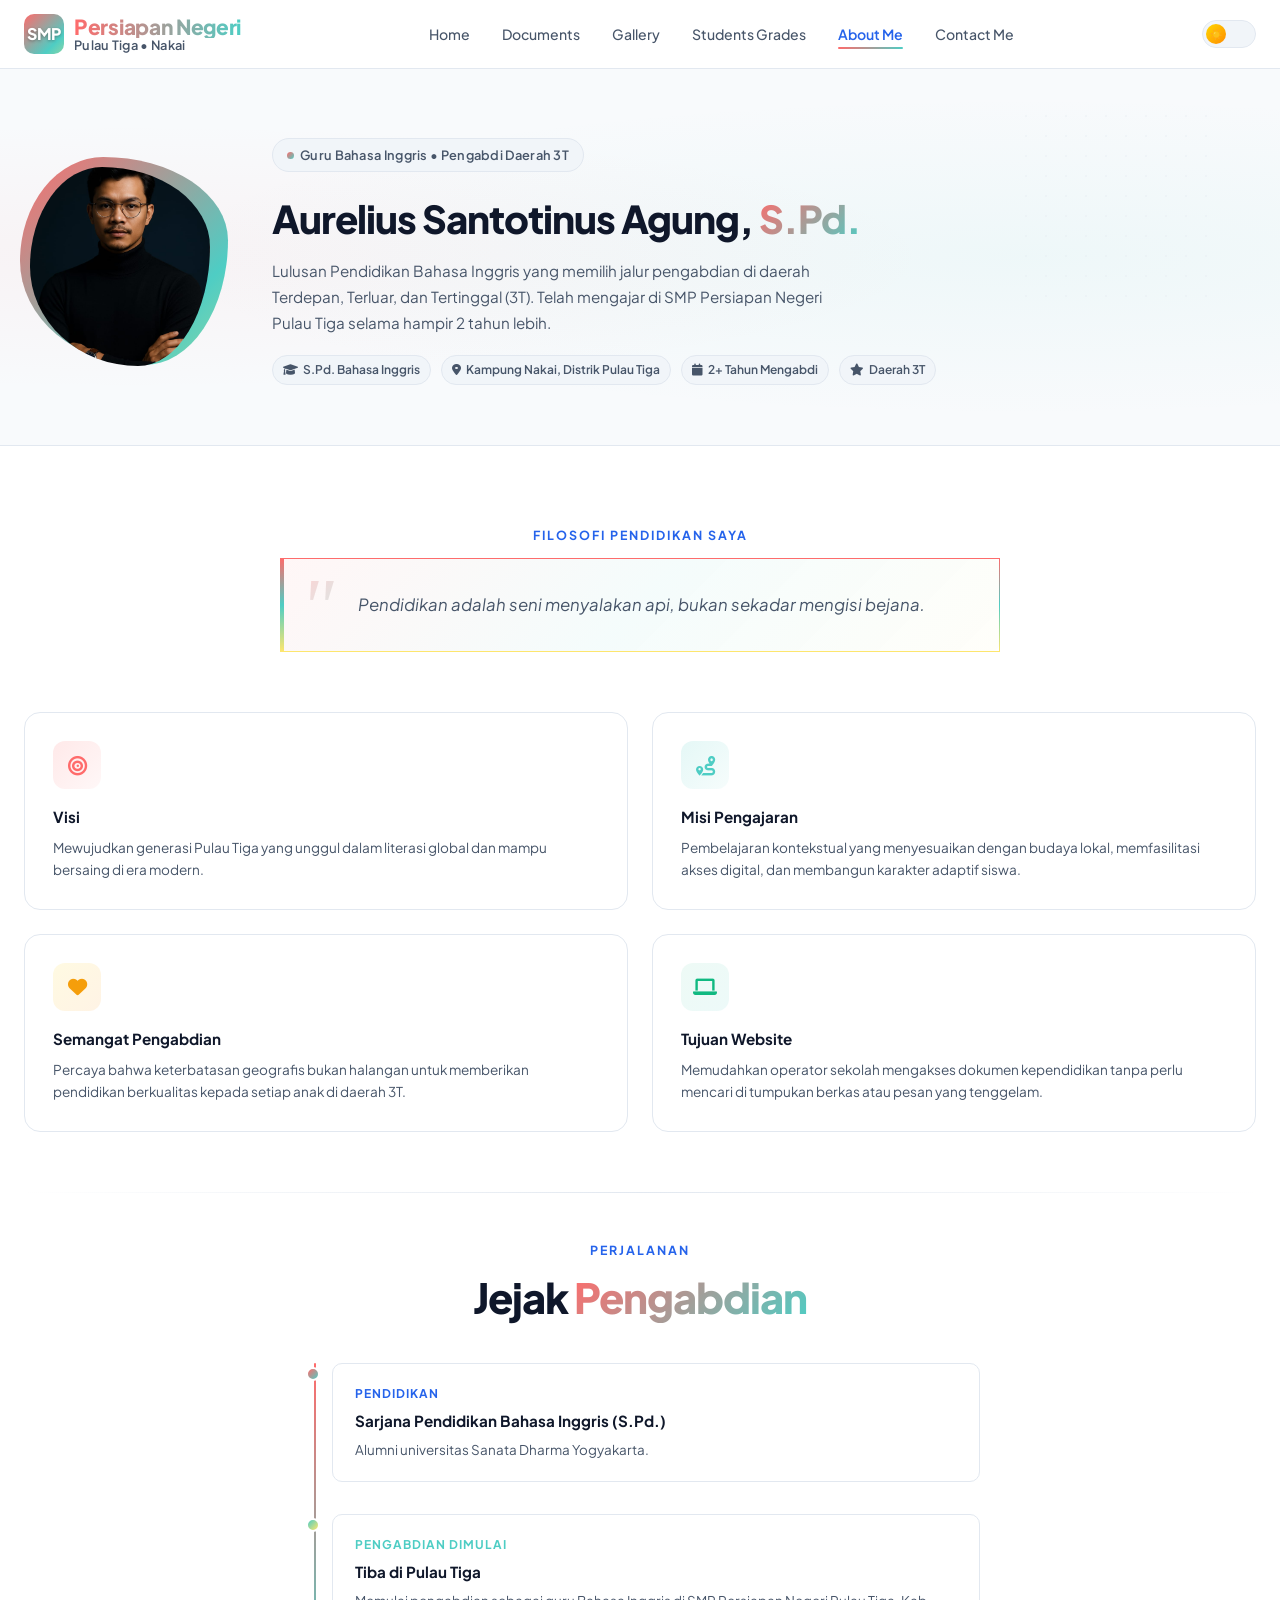
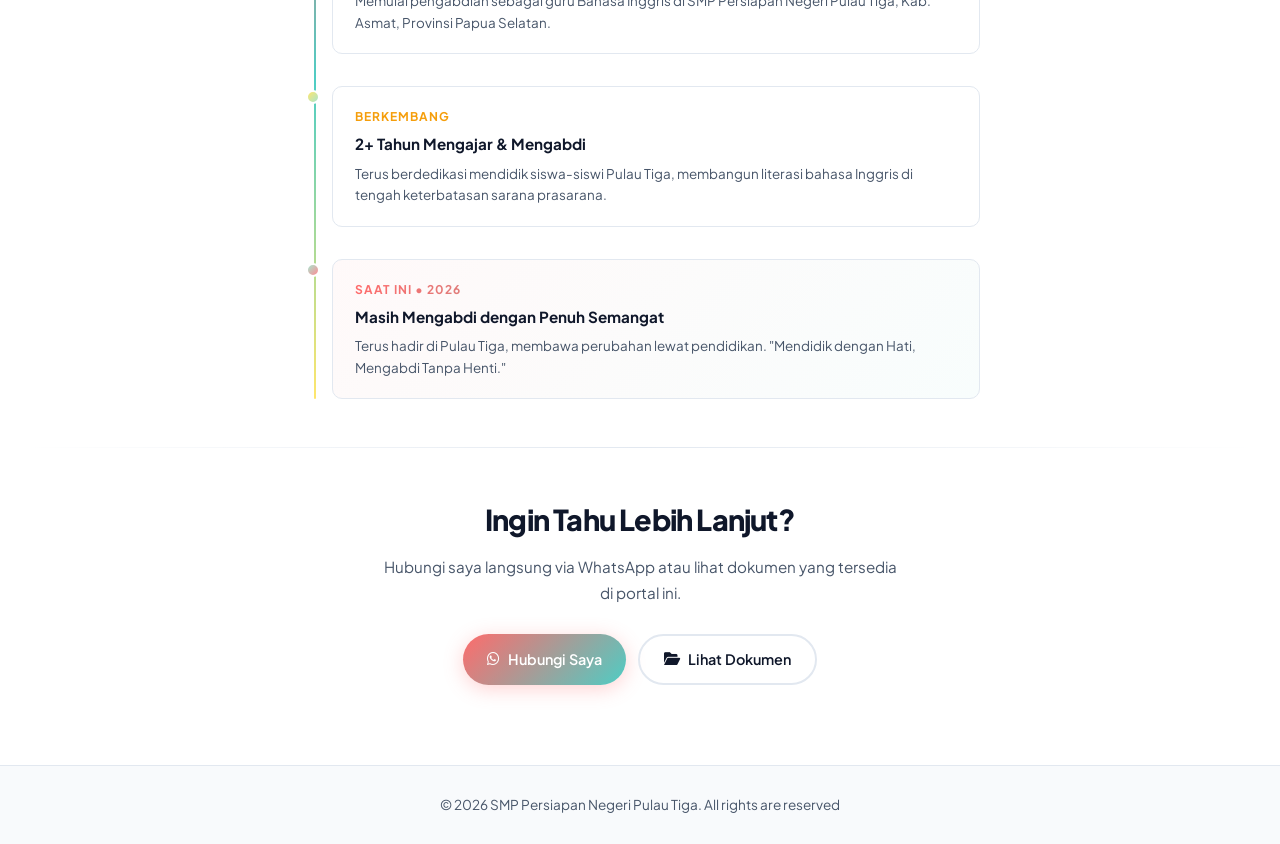
==== commit 57ddaba6: "komit ke 14" ====
--- a/about.html
+++ b/about.html
@@ -29,12 +29,12 @@
           </div>
         </a>
         <ul class="nav-links">
-          <li><a href="index.html" class="active">Home</a></li>
-          <li><a href="documents.html">Documents</a></li>
-          <li><a href="about.html">About Me</a></li>
-          <li><a href="gallery.html" class="active">Gallery</a></li>
-          <li><a href="grades.html" class="active">Students Grades</a></li>
-          <li><a href="contact.html">Contact Me</a></li>
+        <li><a href="index.html">Home</a></li>
+        <li><a href="documents.html">Documents</a></li>
+        <li><a href="gallery.html">Gallery</a></li>
+        <li><a href="grades.html">Students Grades</a></li>
+        <li><a href="about.html" class="active">About Me</a></li>
+        <li><a href="contact.html">Contact Me</a></li>
         </ul>
         <div class="nav-right">
           <button class="dark-toggle" aria-label="Toggle dark mode">
@@ -48,11 +48,11 @@
     </div>
   </nav>
   <div class="mobile-menu" id="mobileMenu">
-    <a href="index.html" class="active">Home</a>
+    <a href="index.html">Home</a>
     <a href="documents.html">Documents</a>
-    <a href="about.html">About Me</a>
-    <a href="gallery.html" class="active"> Gallery</a>
-    <a href="grades.html" class="active">Students Grades</a>
+    <a href="gallery.html">Gallery</a>
+    <a href="grades.html">Students Grades</a>
+    <a href="about.html" class="active">About Me</a>
     <a href="contact.html">Contact Me</a>
   </div>
 
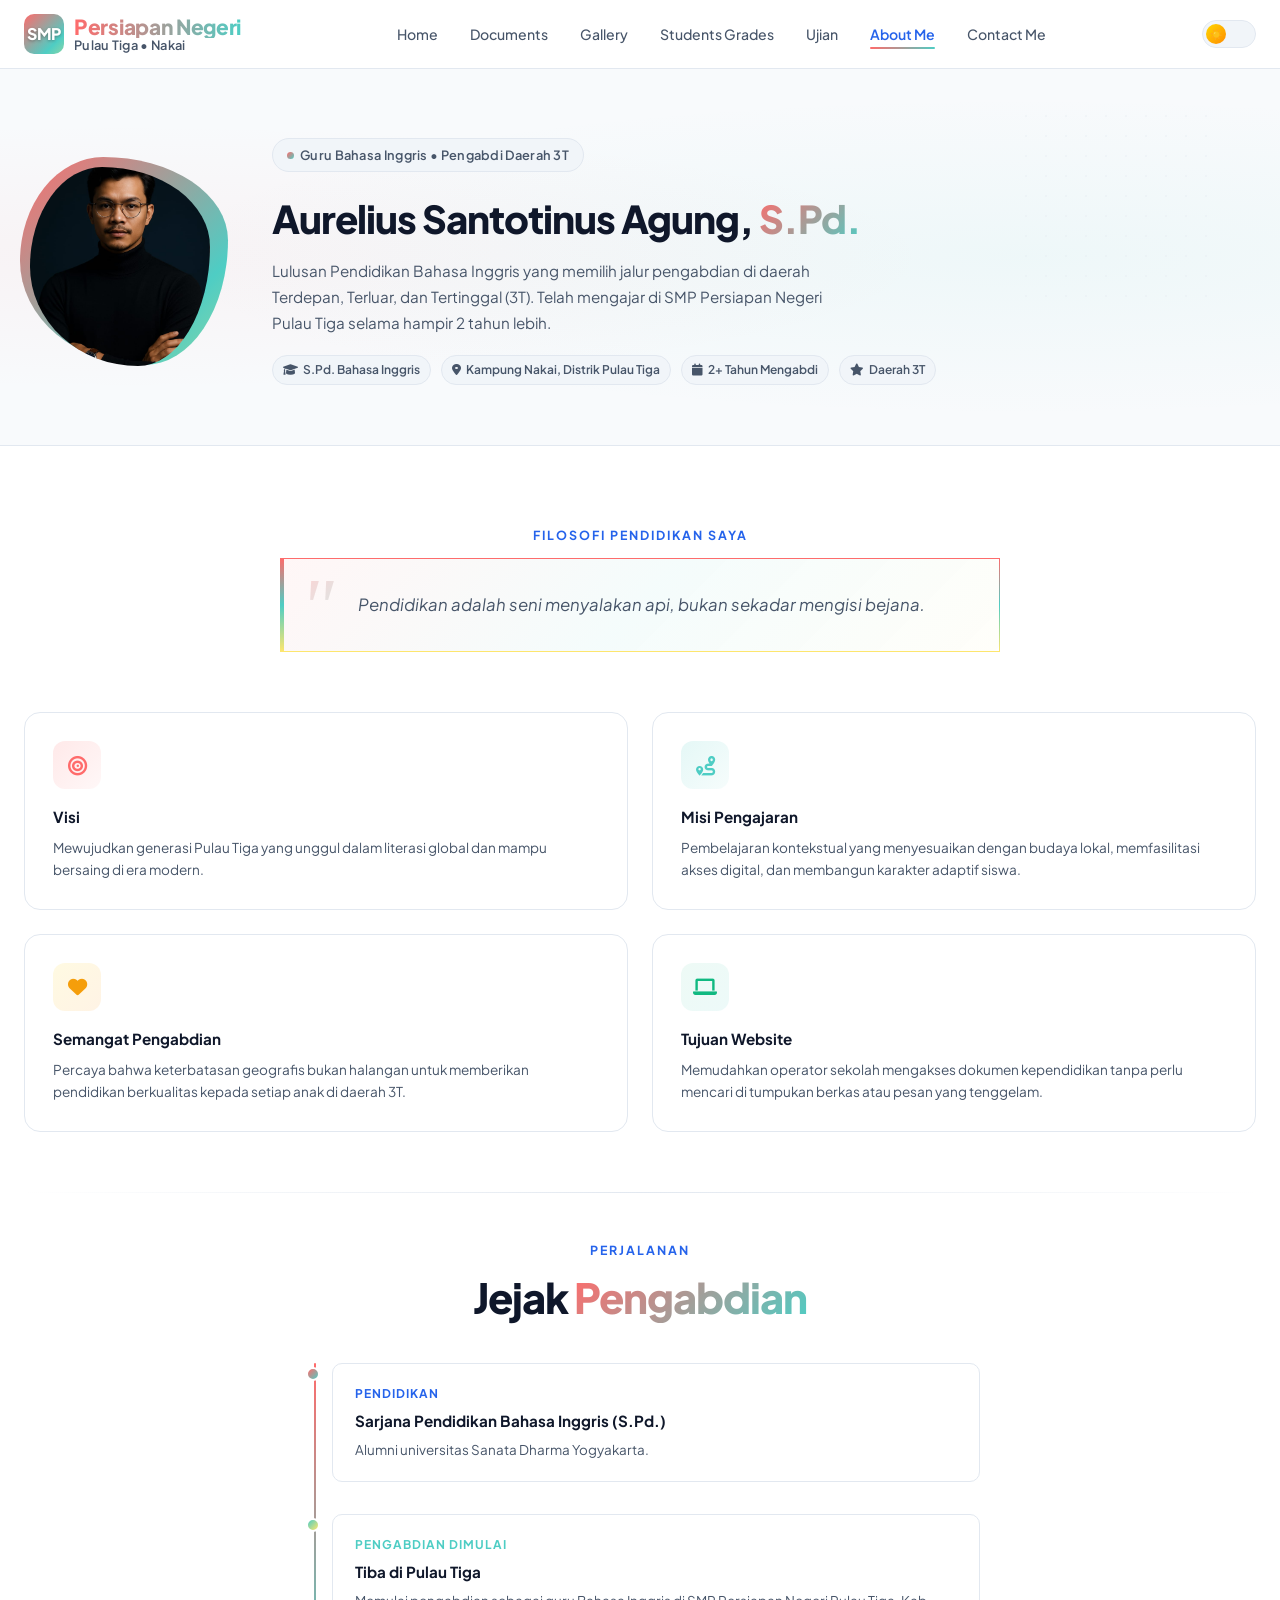
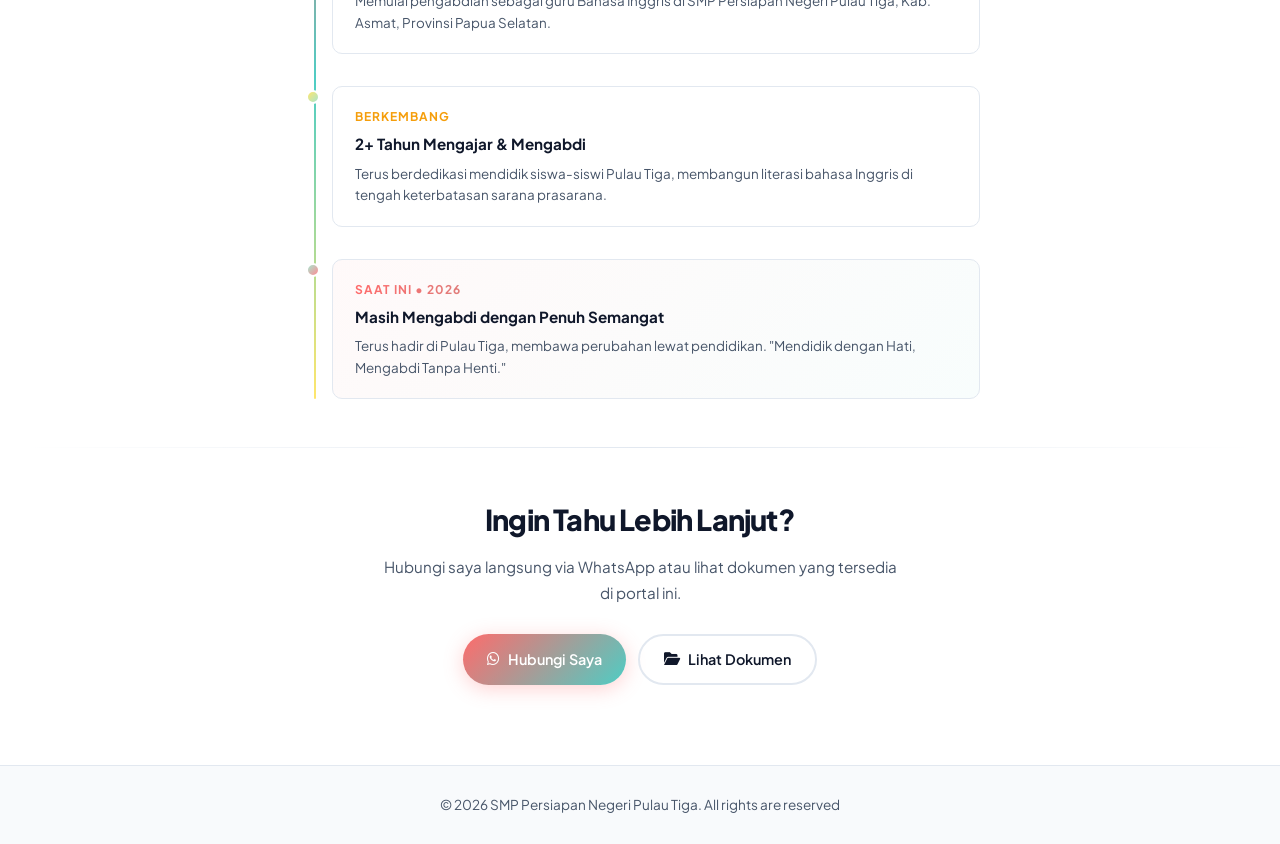
==== commit 0c522229: "komit ke 16" ====
--- a/about.html
+++ b/about.html
@@ -29,12 +29,13 @@
           </div>
         </a>
         <ul class="nav-links">
-        <li><a href="index.html">Home</a></li>
-        <li><a href="documents.html">Documents</a></li>
-        <li><a href="gallery.html">Gallery</a></li>
-        <li><a href="grades.html">Students Grades</a></li>
-        <li><a href="about.html" class="active">About Me</a></li>
-        <li><a href="contact.html">Contact Me</a></li>
+          <li><a href="index.html">Home</a></li>
+          <li><a href="documents.html">Documents</a></li>
+          <li><a href="gallery.html">Gallery</a></li>
+          <li><a href="grades.html">Students Grades</a></li>
+          <li><a href="exam.html">Ujian</a></li>
+          <li><a href="about.html">About Me</a></li>
+          <li><a href="contact.html">Contact Me</a></li>
         </ul>
         <div class="nav-right">
           <button class="dark-toggle" aria-label="Toggle dark mode">
@@ -52,12 +53,14 @@
     <a href="documents.html">Documents</a>
     <a href="gallery.html">Gallery</a>
     <a href="grades.html">Students Grades</a>
-    <a href="about.html" class="active">About Me</a>
+    <a href="exam.html">Ujian</a>
+    <a href="about.html">About Me</a>
     <a href="contact.html">Contact Me</a>
   </div>
 
+
+  
   <div class="page-content">
-
     <!-- HERO ABOUT -->
     <section
       style="padding:70px 0 60px;background:var(--bg2);border-bottom:1px solid var(--border);position:relative;overflow:hidden;">
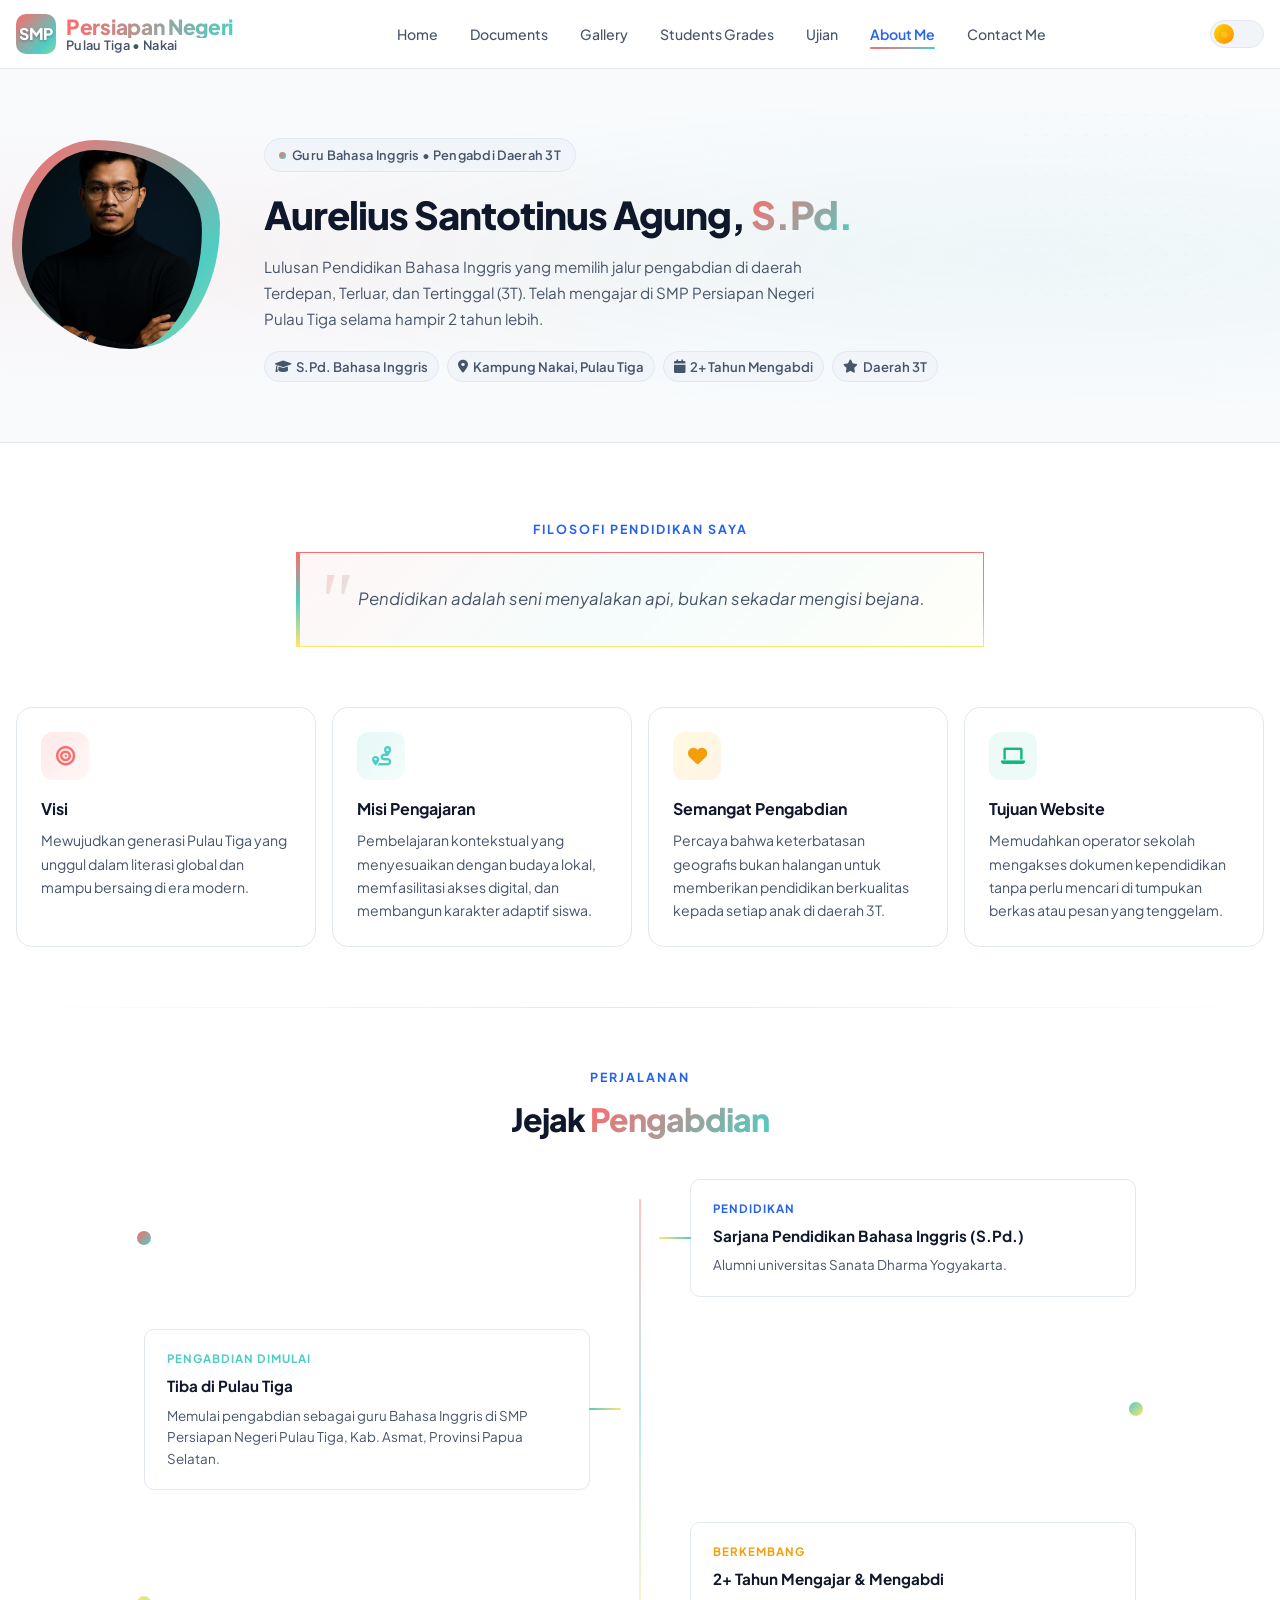
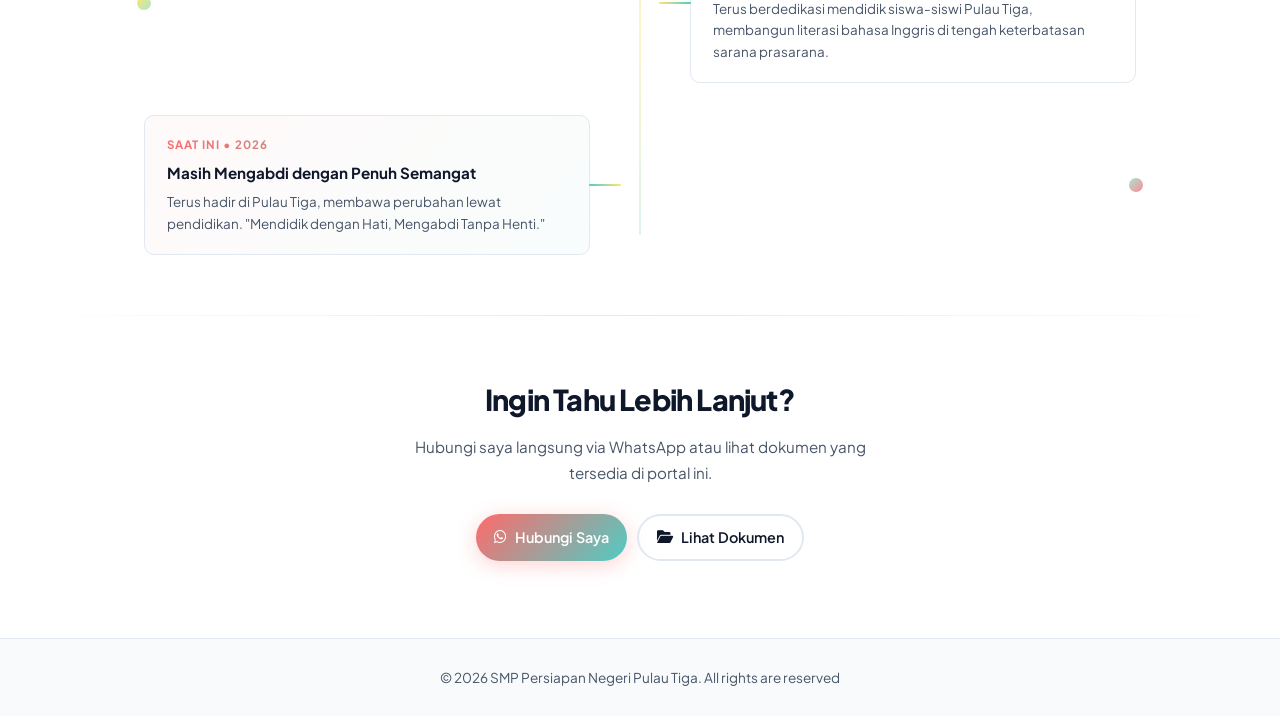
==== commit 60634445: "komit ke 111" ====
--- a/about.html
+++ b/about.html
@@ -13,6 +13,460 @@
     rel="stylesheet">
   <link rel="stylesheet" href="https://cdnjs.cloudflare.com/ajax/libs/font-awesome/6.0.0-beta3/css/all.min.css">
   <link rel="stylesheet" href="css/style.css">
+
+<style>
+  /* =============================================
+       RESPONSIVE FIXES — about.html
+       Mobile-first, overrides for tablet & desktop
+    ============================================= */
+
+  /* --- HERO SECTION --- */
+  .about-hero {
+    padding: 70px 0 60px;
+    background: var(--bg2, #f8f9fc);
+    border-bottom: 1px solid var(--border, #e5e7eb);
+    position: relative;
+    overflow: hidden;
+  }
+
+  .about-hero-inner {
+    display: flex;
+    flex-direction: column;
+    align-items: center;
+    gap: 28px;
+    text-align: center;
+  }
+
+  @media (min-width: 720px) {
+    .about-hero-inner {
+      display: grid;
+      grid-template-columns: auto 1fr;
+      gap: 48px;
+      align-items: center;
+      text-align: left;
+    }
+  }
+
+  /* --- PROFILE FRAME --- */
+  .profile-wrapper {
+    display: flex;
+    justify-content: center;
+    flex-shrink: 0;
+  }
+
+  .profile-frame {
+    width: 140px !important;
+    height: 140px !important;
+  }
+
+  @media (min-width: 480px) {
+    .profile-frame {
+      width: 170px !important;
+      height: 170px !important;
+    }
+  }
+
+  @media (min-width: 720px) {
+    .profile-frame {
+      width: 200px !important;
+      height: 200px !important;
+    }
+  }
+
+  /* --- HERO TEXT --- */
+  .about-hero-text h1 {
+    font-size: clamp(1.35rem, 5vw, 2.4rem);
+    font-weight: 800;
+    letter-spacing: -1px;
+    margin-bottom: 8px;
+  }
+
+  .about-hero-text p {
+    color: var(--text2, #6b7280);
+    font-size: clamp(0.85rem, 3vw, 0.95rem);
+    line-height: 1.7;
+    margin-bottom: 20px;
+    max-width: 580px;
+  }
+
+  /* --- TAGS --- */
+  .hero-tags {
+    display: flex;
+    gap: 8px;
+    flex-wrap: wrap;
+    justify-content: center;
+  }
+
+  @media (min-width: 720px) {
+    .hero-tags {
+      justify-content: flex-start;
+    }
+  }
+
+  .hero-tags .tag {
+    font-size: clamp(0.72rem, 2.5vw, 0.82rem);
+    padding: 4px 10px;
+    white-space: nowrap;
+  }
+
+  /* --- BADGE --- */
+  .about-badge {
+    display: flex;
+    justify-content: center;
+    margin-bottom: 12px;
+  }
+
+  @media (min-width: 720px) {
+    .about-badge {
+      justify-content: flex-start;
+    }
+  }
+
+  /* --- QUOTE BOX --- */
+  .about-quote {
+    max-width: 720px;
+    margin: 0 auto 60px;
+    padding: 0 16px;
+  }
+
+  .quote-box {
+    padding: clamp(20px, 4vw, 32px) clamp(20px, 5vw, 40px) !important;
+    font-size: clamp(0.9rem, 3vw, 1.05rem);
+    line-height: 1.7;
+  }
+
+  /* --- FEATURE GRID --- */
+  .about-grid {
+    display: grid;
+    grid-template-columns: 1fr;
+    gap: 16px;
+    margin-bottom: 60px;
+  }
+
+  @media (min-width: 500px) {
+    .about-grid {
+      grid-template-columns: repeat(2, 1fr);
+    }
+  }
+
+  @media (min-width: 900px) {
+    .about-grid {
+      grid-template-columns: repeat(4, 1fr);
+    }
+  }
+
+  .feature-card {
+    padding: clamp(18px, 3vw, 24px);
+  }
+
+  .feature-card h3 {
+    font-size: clamp(0.92rem, 2.5vw, 1rem);
+  }
+
+  .feature-card p {
+    font-size: clamp(0.82rem, 2.2vw, 0.88rem);
+    line-height: 1.65;
+  }
+
+  /* --- TIMELINE ZIG-ZAG (DESKTOP) & LURUS (MOBILE) --- */
+  .timeline-wrapper {
+    max-width: 900px;
+    margin: 0 auto;
+    padding: 0 4px;
+  }
+
+  .timeline-inner {
+    position: relative;
+    padding-left: 28px;
+  }
+
+  /* Garis vertikal untuk mobile */
+  .timeline-line {
+    position: absolute;
+    left: 12px;
+    top: 0;
+    bottom: 0;
+    width: 2px;
+    background: linear-gradient(to bottom, var(--c1, #ff6b6b), var(--c2, #4ecdc4), var(--c3, #45b7d1));
+    border-radius: 99px;
+  }
+
+  .timeline-item {
+    position: relative;
+    margin-bottom: 28px;
+  }
+
+  .timeline-dot {
+    position: absolute;
+    left: -22px;
+    top: 6px;
+    width: 12px;
+    height: 12px;
+    border-radius: 50%;
+    border: 2px solid var(--bg, #fff);
+  }
+
+  .timeline-card {
+    background: var(--card-bg, #fff);
+    border: 1px solid var(--border, #e5e7eb);
+    border-radius: var(--radius-sm, 12px);
+    padding: clamp(14px, 3vw, 20px) clamp(14px, 3vw, 22px);
+    transition: all 0.2s ease;
+  }
+
+  .timeline-card h4 {
+    font-weight: 700;
+    font-size: clamp(0.88rem, 2.5vw, 0.95rem);
+    margin-bottom: 6px;
+  }
+
+  .timeline-card p {
+    font-size: clamp(0.8rem, 2.2vw, 0.84rem);
+    color: var(--text2, #6b7280);
+    line-height: 1.6;
+  }
+
+  .timeline-label {
+    font-size: 0.72rem;
+    font-weight: 700;
+    letter-spacing: 1px;
+    text-transform: uppercase;
+    margin-bottom: 6px;
+  }
+
+  /* ---- DESKTOP ZIG-ZAG (min-width: 768px) ---- */
+  @media (min-width: 768px) {
+    .timeline-wrapper {
+      max-width: 1000px;
+    }
+
+    .timeline-inner {
+      padding-left: 0;
+      display: flex;
+      flex-direction: column;
+      gap: 32px;
+      position: relative;
+    }
+
+    /* GARIS VERTIKAL TENGAH untuk desktop */
+    .timeline-inner::before {
+      content: '';
+      position: absolute;
+      left: 50%;
+      top: 20px;
+      bottom: 20px;
+      width: 2px;
+      background: linear-gradient(to bottom, var(--c1, #ff6b6b), var(--c2, #4ecdc4), var(--c3, #45b7d1), var(--c4, #f59e0b));
+      transform: translateX(-50%);
+      border-radius: 99px;
+      opacity: 0.4;
+      z-index: 0;
+    }
+
+    /* Sembunyikan garis vertikal bawaan (yang untuk mobile) */
+    .timeline-line {
+      display: none;
+    }
+
+    .timeline-item {
+      margin-bottom: 0;
+      width: 100%;
+      position: relative;
+      z-index: 1;
+    }
+
+    /* Gaya untuk setiap item: bergantian posisi */
+    .timeline-item:nth-child(odd) .timeline-card {
+      margin-left: 0;
+      margin-right: auto;
+      max-width: 45%;
+      position: relative;
+    }
+
+    .timeline-item:nth-child(even) .timeline-card {
+      margin-left: auto;
+      margin-right: 0;
+      max-width: 45%;
+      position: relative;
+    }
+
+    /* Dot dan garis penghubung zig-zag */
+    .timeline-dot {
+      width: 18px;
+      height: 18px;
+      top: 50%;
+      transform: translateY(-50%);
+      z-index: 3;
+    }
+
+    /* Dot untuk item ganjil (kiri) - berada di sebelah kanan card */
+    .timeline-item:nth-child(odd) .timeline-dot {
+      left: auto;
+      right: -9px;
+    }
+
+    /* Dot untuk item genap (kanan) - berada di sebelah kiri card */
+    .timeline-item:nth-child(even) .timeline-dot {
+      left: -9px;
+      right: auto;
+    }
+
+    /* Garis penghubung horizontal (dari card ke garis tengah) */
+    .timeline-item:nth-child(odd) .timeline-card::before {
+      content: '';
+      position: absolute;
+      right: -32px;
+      top: 50%;
+      width: 32px;
+      height: 2px;
+      background: linear-gradient(90deg, var(--c2, #4ecdc4), var(--c3, #45b7d1));
+      transform: translateY(-50%);
+      z-index: 2;
+      border-radius: 2px;
+    }
+
+    .timeline-item:nth-child(even) .timeline-card::before {
+      content: '';
+      position: absolute;
+      left: -32px;
+      top: 50%;
+      width: 32px;
+      height: 2px;
+      background: linear-gradient(90deg, var(--c3, #45b7d1), var(--c2, #4ecdc4));
+      transform: translateY(-50%);
+      z-index: 2;
+      border-radius: 2px;
+    }
+
+    /* Card hover effect */
+    .timeline-card:hover {
+      transform: translateY(-4px);
+      box-shadow: 0 12px 24px -12px rgba(0, 0, 0, 0.15);
+      border-color: rgba(78, 205, 196, 0.3);
+    }
+  }
+
+  /* --- Penyesuaian untuk tablet kecil (768px - 1024px) --- */
+  @media (min-width: 768px) and (max-width: 1024px) {
+
+    .timeline-item:nth-child(odd) .timeline-card,
+    .timeline-item:nth-child(even) .timeline-card {
+      max-width: 55%;
+    }
+
+    .timeline-item:nth-child(odd) .timeline-card::before,
+    .timeline-item:nth-child(even) .timeline-card::before {
+      width: 24px;
+    }
+
+    .timeline-item:nth-child(odd) .timeline-card::before {
+      right: -24px;
+    }
+
+    .timeline-item:nth-child(even) .timeline-card::before {
+      left: -24px;
+    }
+
+    .timeline-item:nth-child(odd) .timeline-dot {
+      right: -7px;
+    }
+
+    .timeline-item:nth-child(even) .timeline-dot {
+      left: -7px;
+    }
+  }
+
+  /* Mobile: tetap tampil lurus dengan garis vertikal */
+  @media (max-width: 767px) {
+    .timeline-inner {
+      padding-left: 28px;
+    }
+
+    /* Sembunyikan garis vertikal tengah desktop di mobile */
+    .timeline-inner::before {
+      display: none;
+    }
+
+    .timeline-line {
+      display: block;
+    }
+
+    .timeline-dot {
+      left: -22px;
+      top: 6px;
+    }
+
+    .timeline-card::before {
+      display: none;
+    }
+
+    .timeline-item {
+      margin-bottom: 28px;
+    }
+
+    .timeline-card {
+      margin: 0;
+      max-width: 100%;
+    }
+  }
+
+  /* --- CTA SECTION --- */
+  .about-cta {
+    text-align: center;
+    max-width: 520px;
+    margin: 0 auto;
+    padding: 0 16px;
+  }
+
+  .about-cta h2 {
+    font-size: clamp(1.3rem, 4.5vw, 1.8rem);
+    font-weight: 800;
+    letter-spacing: -0.8px;
+    margin-bottom: 12px;
+  }
+
+  .about-cta p {
+    color: var(--text2, #6b7280);
+    margin-bottom: 28px;
+    font-size: clamp(0.85rem, 2.5vw, 0.95rem);
+    line-height: 1.7;
+  }
+
+  .cta-buttons {
+    display: flex;
+    gap: 10px;
+    justify-content: center;
+    flex-wrap: wrap;
+  }
+
+  .cta-buttons .btn {
+    font-size: clamp(0.82rem, 2.5vw, 0.9rem);
+    padding: 10px 18px;
+    white-space: nowrap;
+  }
+
+  /* --- SECTION TITLE RESPONSIVE --- */
+  .section-title {
+    font-size: clamp(1.4rem, 4vw, 2rem) !important;
+  }
+
+  /* --- CONTAINER PADDING ON MOBILE --- */
+  .container {
+    padding-left: max(16px, env(safe-area-inset-left));
+    padding-right: max(16px, env(safe-area-inset-right));
+  }
+
+  /* --- SECTION PADDING --- */
+  .section {
+    padding-top: clamp(40px, 6vw, 80px) !important;
+    padding-bottom: clamp(40px, 6vw, 80px) !important;
+  }
+
+  /* Divider margin */
+  .divider {
+    margin: clamp(32px, 5vw, 60px) 0 !important;
+  }
+</style>
 </head>
 
 <body>
@@ -58,18 +512,18 @@
     <a href="contact.html">Contact Me</a>
   </div>
 
-
-  
   <div class="page-content">
+
     <!-- HERO ABOUT -->
-    <section
-      style="padding:70px 0 60px;background:var(--bg2);border-bottom:1px solid var(--border);position:relative;overflow:hidden;">
+    <section class="about-hero">
       <div class="page-header-bg"></div>
       <div class="dots-grid" style="top:10%;right:5%;opacity:0.3;"></div>
       <div class="container">
-        <div style="display:grid;grid-template-columns:auto 1fr;gap:48px;align-items:center;" class="fade-up">
+        <div class="about-hero-inner fade-up">
+
+          <!-- Profile Image -->
           <div class="profile-wrapper">
-            <div class="profile-frame" style="width:200px;height:200px;">
+            <div class="profile-frame">
               <img src="images/Foto1.png" alt="Aurelius Santotinus Agung, S.Pd." class="profile-img"
                 onerror="this.style.display='none';this.parentNode.querySelector('.profile-placeholder').style.display='flex'">
               <div class="profile-placeholder"
@@ -77,75 +531,69 @@
                 👨‍🏫</div>
             </div>
           </div>
-          <div>
-            <div class="badge" style="margin-bottom:16px;">
-              <span class="badge-dot"></span>
-              Guru Bahasa Inggris • Pengabdi Daerah 3T
+
+          <!-- Text Content -->
+          <div class="about-hero-text">
+            <div class="about-badge">
+              <div class="badge">
+                <span class="badge-dot"></span>
+                Guru Bahasa Inggris • Pengabdi Daerah 3T
+              </div>
             </div>
-            <h1 style="font-size:clamp(1.6rem,4vw,2.4rem);font-weight:800;letter-spacing:-1px;margin-bottom:8px;">
+            <h1>
               Aurelius Santotinus Agung, <span class="gradient-text">S.Pd.</span>
             </h1>
-            <p style="color:var(--text2);font-size:0.95rem;line-height:1.7;margin-bottom:20px;max-width:580px;">
+            <p>
               Lulusan Pendidikan Bahasa Inggris yang memilih jalur pengabdian di daerah Terdepan, Terluar, dan
               Tertinggal (3T). Telah mengajar di SMP Persiapan Negeri Pulau Tiga selama hampir 2 tahun lebih.
             </p>
-            <div style="display:flex;gap:10px;flex-wrap:wrap;">
+            <div class="hero-tags">
               <span class="tag"><i class="fas fa-graduation-cap" style="margin-right:5px;"></i>S.Pd. Bahasa
                 Inggris</span>
-              <span class="tag"><i class="fas fa-map-marker-alt" style="margin-right:5px;"></i>Kampung Nakai, Distrik
-                Pulau Tiga</span>
+              <span class="tag"><i class="fas fa-map-marker-alt" style="margin-right:5px;"></i>Kampung Nakai, Pulau
+                Tiga</span>
               <span class="tag"><i class="fas fa-calendar" style="margin-right:5px;"></i>2+ Tahun Mengabdi</span>
               <span class="tag"><i class="fas fa-star" style="margin-right:5px;"></i>Daerah 3T</span>
             </div>
           </div>
+
         </div>
       </div>
     </section>
 
-    <!-- MAIN ABOUT CONTENT -->
+    <!-- MAIN CONTENT -->
     <section class="section">
       <div class="container">
 
         <!-- FILOSOFI QUOTE -->
-        <div class="fade-up" style="max-width:720px;margin:0 auto 60px;">
+        <div class="about-quote fade-up">
           <p class="section-label" style="text-align:center;margin-bottom:12px;">Filosofi Pendidikan Saya</p>
-          <div class="quote-box" style="text-align:center;padding:32px 40px;">
+          <div class="quote-box" style="text-align:center;">
             Pendidikan adalah seni menyalakan api, bukan sekadar mengisi bejana.
           </div>
         </div>
 
         <!-- FEATURE GRID -->
-        <div class="about-grid fade-up" style="margin-bottom:60px;">
+        <div class="about-grid fade-up">
           <div class="feature-card">
-            <div class="feature-icon fi-1">
-              <i class="fas fa-bullseye"></i>
-            </div>
+            <div class="feature-icon fi-1"><i class="fas fa-bullseye"></i></div>
             <h3>Visi</h3>
             <p>Mewujudkan generasi Pulau Tiga yang unggul dalam literasi global dan mampu bersaing di era modern.</p>
           </div>
-
           <div class="feature-card">
-            <div class="feature-icon fi-2">
-              <i class="fas fa-route"></i>
-            </div>
+            <div class="feature-icon fi-2"><i class="fas fa-route"></i></div>
             <h3>Misi Pengajaran</h3>
             <p>Pembelajaran kontekstual yang menyesuaikan dengan budaya lokal, memfasilitasi akses digital, dan
               membangun karakter adaptif siswa.</p>
           </div>
-
           <div class="feature-card">
-            <div class="feature-icon fi-3">
-              <i class="fas fa-heart"></i>
-            </div>
+            <div class="feature-icon fi-3"><i class="fas fa-heart"></i></div>
             <h3>Semangat Pengabdian</h3>
             <p>Percaya bahwa keterbatasan geografis bukan halangan untuk memberikan pendidikan berkualitas kepada setiap
               anak di daerah 3T.</p>
           </div>
-
           <div class="feature-card">
-            <div class="feature-icon fi-4">
-              <i class="fas fa-laptop"></i>
-            </div>
+            <div class="feature-icon fi-4"><i class="fas fa-laptop"></i></div>
             <h3>Tujuan Website</h3>
             <p>Memudahkan operator sekolah mengakses dokumen kependidikan tanpa perlu mencari di tumpukan berkas atau
               pesan yang tenggelam.</p>
@@ -154,93 +602,73 @@
 
         <div class="divider"></div>
 
-        <!-- TIMELINE / JOURNEY -->
-        <div class="fade-up" style="max-width:680px;margin:0 auto;">
+        <!-- TIMELINE ZIG-ZAG (DESKTOP) & LURUS (MOBILE) -->
+        <div class="timeline-wrapper fade-up">
           <p class="section-label" style="text-align:center;margin-bottom:12px;">Perjalanan</p>
           <h2 class="section-title" style="text-align:center;margin-bottom:40px;">
             Jejak <span class="gradient-text">Pengabdian</span>
           </h2>
 
-          <div style="position:relative;padding-left:32px;">
-            <div
-              style="position:absolute;left:14px;top:0;bottom:0;width:2px;background:linear-gradient(to bottom,var(--c1),var(--c2),var(--c3));border-radius:99px;">
-            </div>
-
-            <div style="position:relative;margin-bottom:32px;">
-              <div
-                style="position:absolute;left:-26px;top:4px;width:14px;height:14px;border-radius:50%;background:linear-gradient(135deg,var(--c1),var(--c2));border:2px solid var(--bg);">
-              </div>
-              <div
-                style="background:var(--card-bg);border:1px solid var(--border);border-radius:var(--radius-sm);padding:20px 22px;">
-                <div
-                  style="font-size:0.75rem;color:var(--accent);font-weight:700;letter-spacing:1px;text-transform:uppercase;margin-bottom:6px;">
-                  Pendidikan</div>
-                <h4 style="font-weight:700;font-size:0.95rem;margin-bottom:6px;">Sarjana Pendidikan Bahasa Inggris
-                  (S.Pd.)</h4>
-                <p style="font-size:0.84rem;color:var(--text2);line-height:1.6;">Alumni universitas Sanata Dharma
-                  Yogyakarta.</p>
+          <div class="timeline-inner">
+            <div class="timeline-line"></div>
+
+            <!-- Item 1: Pendidikan -->
+            <div class="timeline-item">
+              <div class="timeline-dot" style="background:linear-gradient(135deg,var(--c1),var(--c2));"></div>
+              <div class="timeline-card">
+                <div class="timeline-label" style="color:var(--accent);">Pendidikan</div>
+                <h4>Sarjana Pendidikan Bahasa Inggris (S.Pd.)</h4>
+                <p>Alumni universitas Sanata Dharma Yogyakarta.</p>
               </div>
             </div>
 
-            <div style="position:relative;margin-bottom:32px;">
-              <div
-                style="position:absolute;left:-26px;top:4px;width:14px;height:14px;border-radius:50%;background:linear-gradient(135deg,var(--c2),var(--c3));border:2px solid var(--bg);">
-              </div>
-              <div
-                style="background:var(--card-bg);border:1px solid var(--border);border-radius:var(--radius-sm);padding:20px 22px;">
-                <div
-                  style="font-size:0.75rem;color:var(--c2);font-weight:700;letter-spacing:1px;text-transform:uppercase;margin-bottom:6px;">
-                  Pengabdian Dimulai</div>
-                <h4 style="font-weight:700;font-size:0.95rem;margin-bottom:6px;">Tiba di Pulau Tiga</h4>
-                <p style="font-size:0.84rem;color:var(--text2);line-height:1.6;">Memulai pengabdian sebagai guru Bahasa
-                  Inggris di SMP Persiapan Negeri Pulau Tiga, Kab. Asmat, Provinsi Papua Selatan.</p>
+            <!-- Item 2: Pengabdian Dimulai -->
+            <div class="timeline-item">
+              <div class="timeline-dot" style="background:linear-gradient(135deg,var(--c2),var(--c3));"></div>
+              <div class="timeline-card">
+                <div class="timeline-label" style="color:var(--c2);">Pengabdian Dimulai</div>
+                <h4>Tiba di Pulau Tiga</h4>
+                <p>Memulai pengabdian sebagai guru Bahasa Inggris di SMP Persiapan Negeri Pulau Tiga, Kab. Asmat,
+                  Provinsi Papua Selatan.</p>
               </div>
             </div>
 
-            <div style="position:relative;margin-bottom:32px;">
-              <div
-                style="position:absolute;left:-26px;top:4px;width:14px;height:14px;border-radius:50%;background:linear-gradient(135deg,var(--c3),var(--c4));border:2px solid var(--bg);">
-              </div>
-              <div
-                style="background:var(--card-bg);border:1px solid var(--border);border-radius:var(--radius-sm);padding:20px 22px;">
-                <div
-                  style="font-size:0.75rem;color:#f59e0b;font-weight:700;letter-spacing:1px;text-transform:uppercase;margin-bottom:6px;">
-                  Berkembang</div>
-                <h4 style="font-weight:700;font-size:0.95rem;margin-bottom:6px;">2+ Tahun Mengajar & Mengabdi</h4>
-                <p style="font-size:0.84rem;color:var(--text2);line-height:1.6;">Terus berdedikasi mendidik siswa-siswi
-                  Pulau Tiga, membangun literasi bahasa Inggris di tengah keterbatasan sarana prasarana.</p>
+            <!-- Item 3: Berkembang -->
+            <div class="timeline-item">
+              <div class="timeline-dot" style="background:linear-gradient(135deg,var(--c3),var(--c4));"></div>
+              <div class="timeline-card">
+                <div class="timeline-label" style="color:#f59e0b;">Berkembang</div>
+                <h4>2+ Tahun Mengajar & Mengabdi</h4>
+                <p>Terus berdedikasi mendidik siswa-siswi Pulau Tiga, membangun literasi bahasa Inggris di tengah
+                  keterbatasan sarana prasarana.</p>
               </div>
             </div>
 
-            <div style="position:relative;">
-              <div
-                style="position:absolute;left:-26px;top:4px;width:14px;height:14px;border-radius:50%;background:linear-gradient(135deg,var(--c4),var(--c5));border:2px solid var(--bg);animation:pulse 2s ease infinite;">
-              </div>
-              <div
-                style="background:linear-gradient(135deg,rgba(255,107,107,0.04),rgba(78,205,196,0.04));border:1px solid var(--border);border-radius:var(--radius-sm);padding:20px 22px;">
-                <div
-                  style="font-size:0.75rem;font-weight:700;letter-spacing:1px;text-transform:uppercase;margin-bottom:6px;background:linear-gradient(90deg,var(--c1),var(--c2));-webkit-background-clip:text;-webkit-text-fill-color:transparent;background-clip:text;">
+            <!-- Item 4: Saat Ini (dengan animasi pulse) -->
+            <div class="timeline-item" style="margin-bottom:0;">
+              <div class="timeline-dot"
+                style="background:linear-gradient(135deg,var(--c4),var(--c5));animation:pulse 2s ease infinite;"></div>
+              <div class="timeline-card"
+                style="background:linear-gradient(135deg,rgba(255,107,107,0.04),rgba(78,205,196,0.04));">
+                <div class="timeline-label"
+                  style="background:linear-gradient(90deg,var(--c1),var(--c2));-webkit-background-clip:text;-webkit-text-fill-color:transparent;background-clip:text;">
                   Saat Ini • 2026</div>
-                <h4 style="font-weight:700;font-size:0.95rem;margin-bottom:6px;">Masih Mengabdi dengan Penuh Semangat
-                </h4>
-                <p style="font-size:0.84rem;color:var(--text2);line-height:1.6;">Terus hadir di Pulau Tiga, membawa
-                  perubahan lewat pendidikan. "Mendidik dengan Hati, Mengabdi Tanpa Henti."</p>
+                <h4>Masih Mengabdi dengan Penuh Semangat</h4>
+                <p>Terus hadir di Pulau Tiga, membawa perubahan lewat pendidikan. "Mendidik dengan Hati, Mengabdi
+                  Tanpa Henti."</p>
               </div>
             </div>
+
           </div>
         </div>
 
         <div class="divider"></div>
 
         <!-- CTA -->
-        <div class="fade-up" style="text-align:center;max-width:520px;margin:0 auto;">
-          <h2 style="font-size:1.8rem;font-weight:800;letter-spacing:-0.8px;margin-bottom:12px;">
-            Ingin Tahu Lebih Lanjut?
-          </h2>
-          <p style="color:var(--text2);margin-bottom:28px;font-size:0.95rem;line-height:1.7;">
-            Hubungi saya langsung via WhatsApp atau lihat dokumen yang tersedia di portal ini.
-          </p>
-          <div style="display:flex;gap:12px;justify-content:center;flex-wrap:wrap;">
+        <div class="about-cta fade-up">
+          <h2>Ingin Tahu Lebih Lanjut?</h2>
+          <p>Hubungi saya langsung via WhatsApp atau lihat dokumen yang tersedia di portal ini.</p>
+          <div class="cta-buttons">
             <a href="contact.html" class="btn btn-primary">
               <i class="fab fa-whatsapp"></i> Hubungi Saya
             </a>
--- a/css/style.css
+++ b/css/style.css
@@ -844,8 +844,8 @@
 /* ===== PROFILE IMAGE ===== */
 .profile-frame {
   position: relative;
-  width: 320px;
-  height: 355px;
+  width: 400px;
+  height: 450px;
   flex-shrink: 0;
 }
 
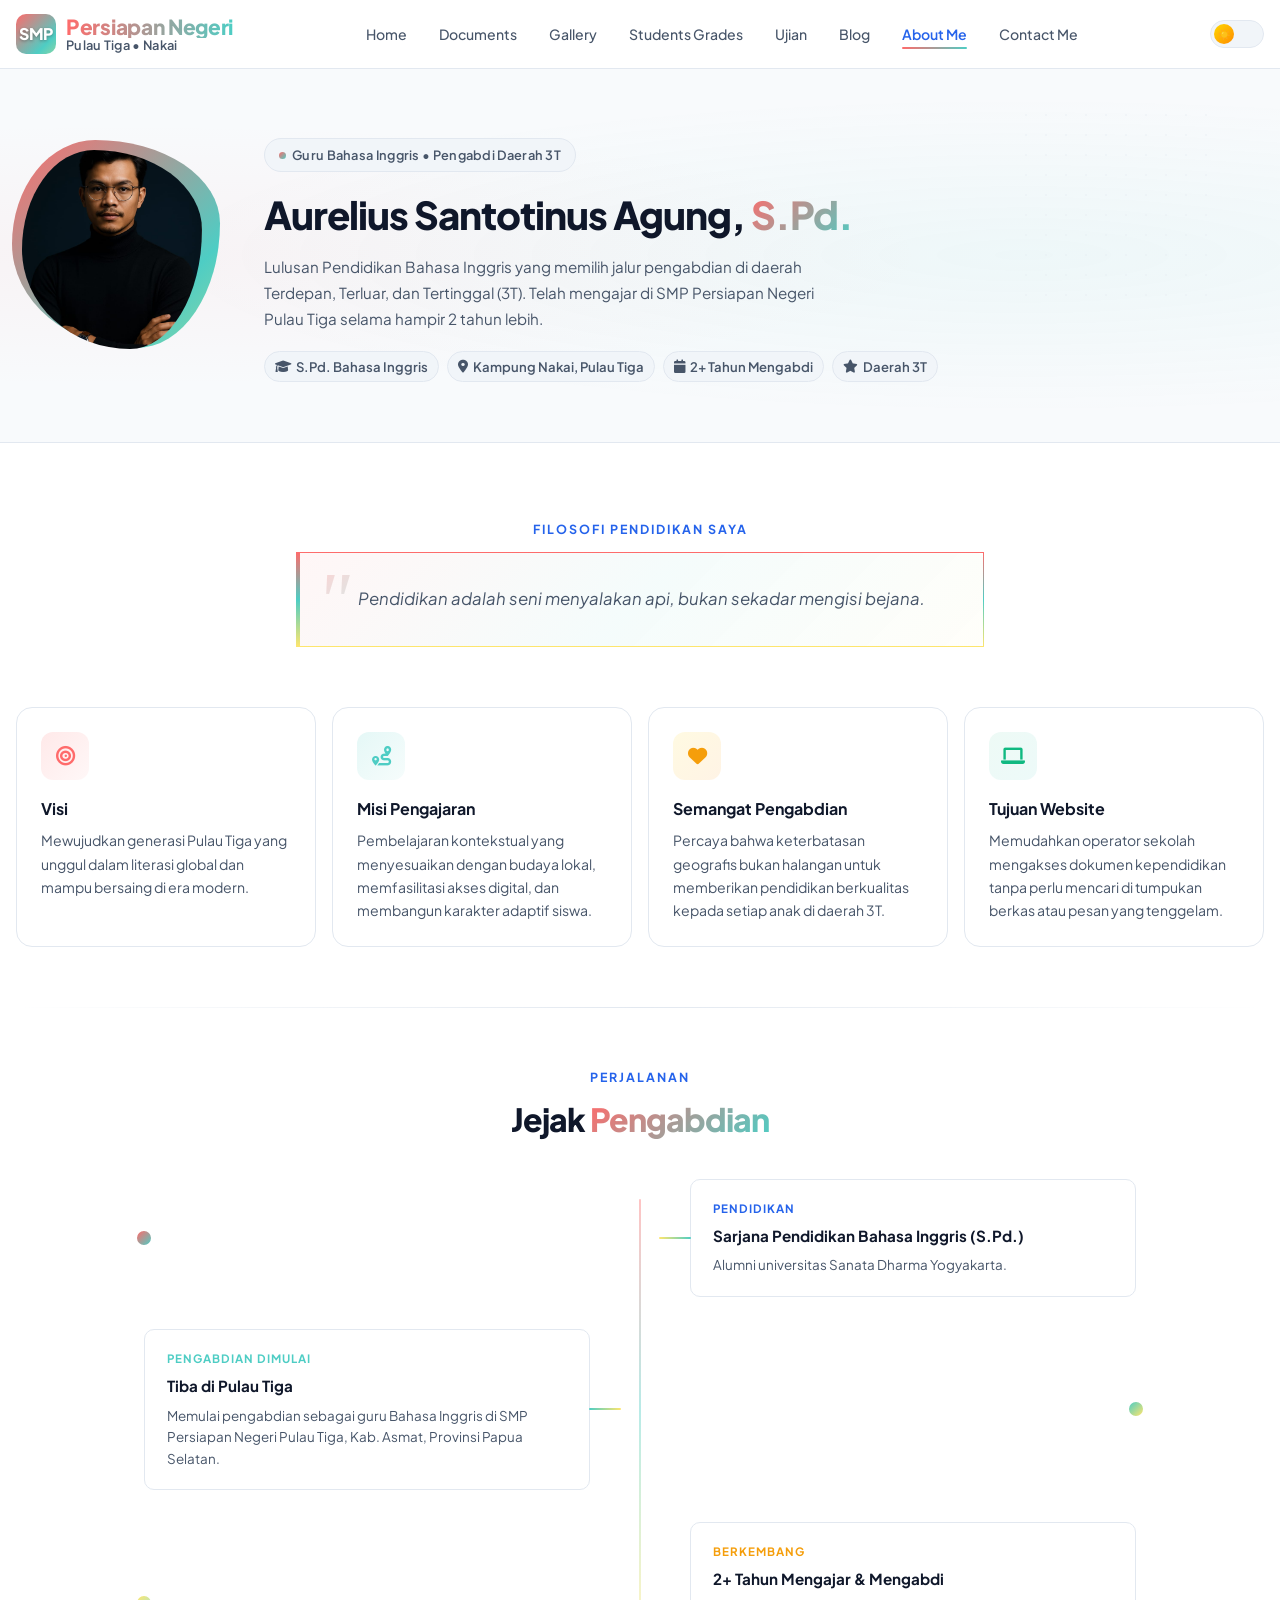
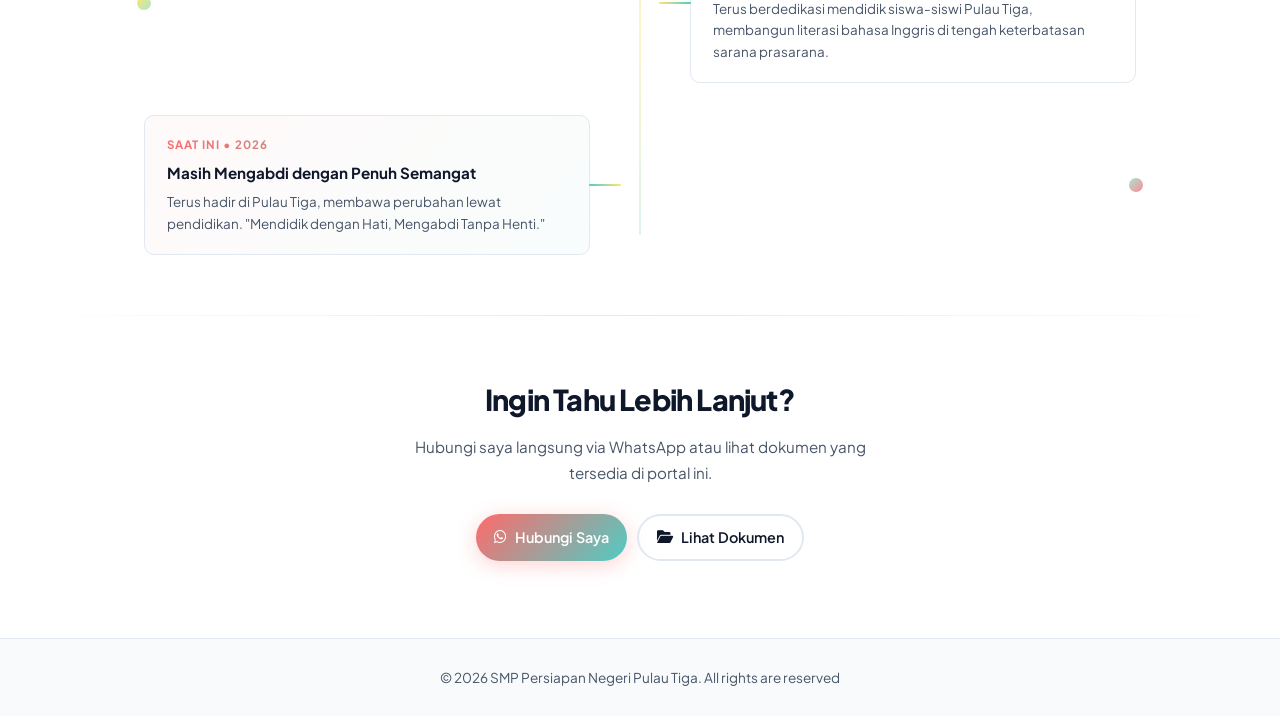
==== commit d41fb905: "komit aja" ====
--- a/about.html
+++ b/about.html
@@ -488,6 +488,7 @@
           <li><a href="gallery.html">Gallery</a></li>
           <li><a href="grades.html">Students Grades</a></li>
           <li><a href="exam.html">Ujian</a></li>
+          <li><a href="blog.html">Blog</a></li>
           <li><a href="about.html">About Me</a></li>
           <li><a href="contact.html">Contact Me</a></li>
         </ul>
@@ -499,18 +500,20 @@
             <span></span><span></span><span></span>
           </button>
         </div>
-      </div>
-    </div>
-  </nav>
-  <div class="mobile-menu" id="mobileMenu">
-    <a href="index.html">Home</a>
-    <a href="documents.html">Documents</a>
-    <a href="gallery.html">Gallery</a>
-    <a href="grades.html">Students Grades</a>
-    <a href="exam.html">Ujian</a>
-    <a href="about.html">About Me</a>
-    <a href="contact.html">Contact Me</a>
-  </div>
+        </div>
+        </div>
+        </nav>
+        <div class="mobile-menu" id="mobileMenu">
+          <a href="index.html">Home</a>
+          <a href="documents.html">Documents</a>
+          <a href="gallery.html">Gallery</a>
+          <a href="grades.html">Students Grades</a>
+          <a href="exam.html">Ujian</a>
+          <a href="blog.html">Blog</a>
+          <a href="about.html">About Me</a>
+          <a href="contact.html">Contact Me</a>
+        </div>
+
 
   <div class="page-content">
 
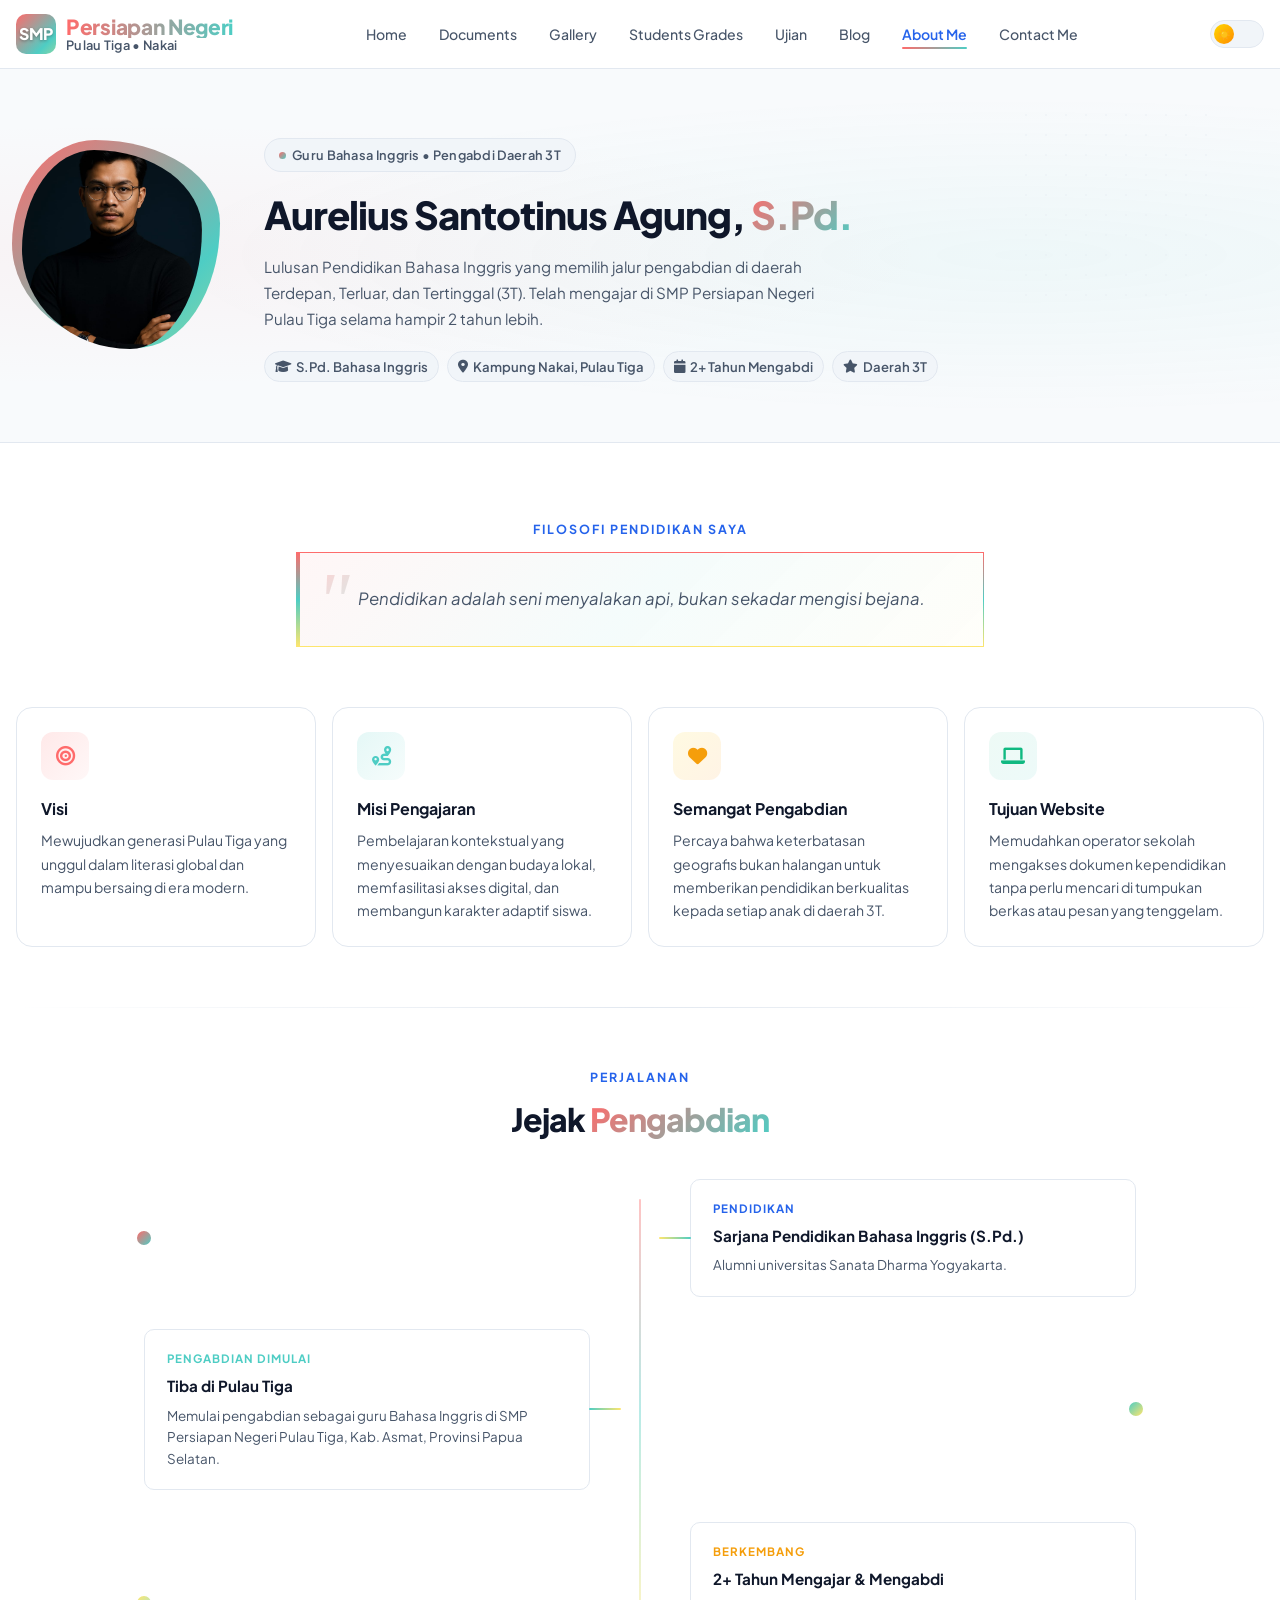
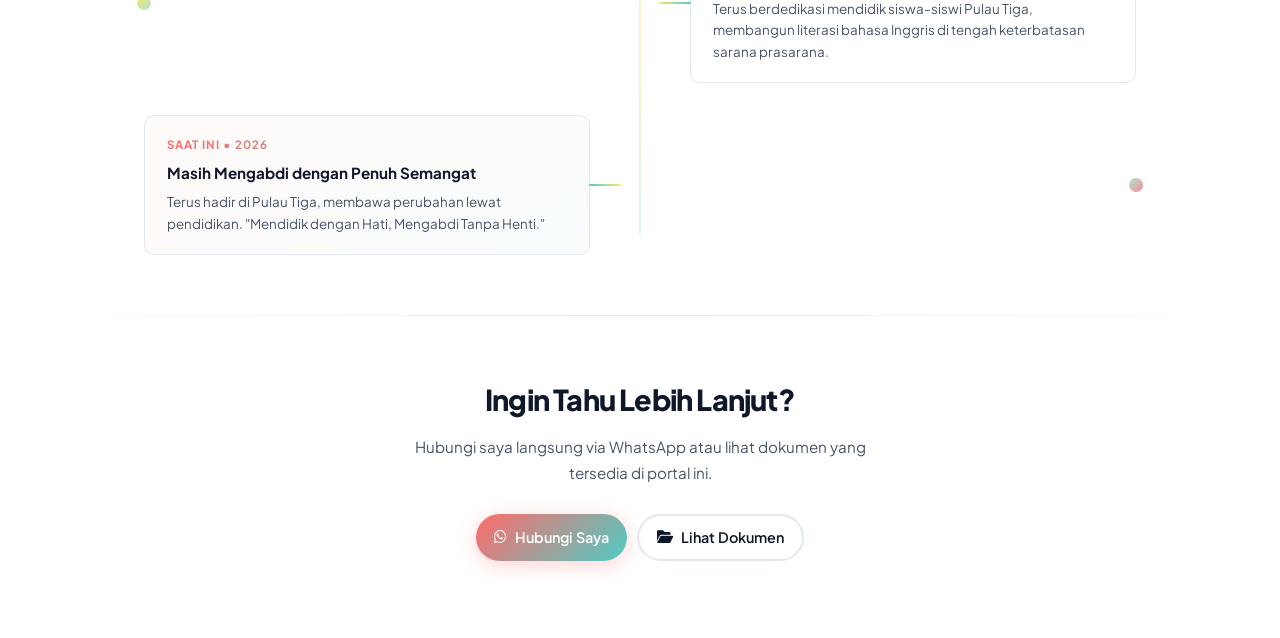
==== commit 07ebba7c: "komit ajah" ====
--- a/about.html
+++ b/about.html
@@ -686,13 +686,6 @@
 
   </div>
 
-  <!-- FOOTER -->
-  <footer>
-    <div class="container">
-      © 2026 SMP Persiapan Negeri Pulau Tiga. All rights are reserved
-    </div>
-  </footer>
-
   <script src="js/main.js"></script>
 </body>
 
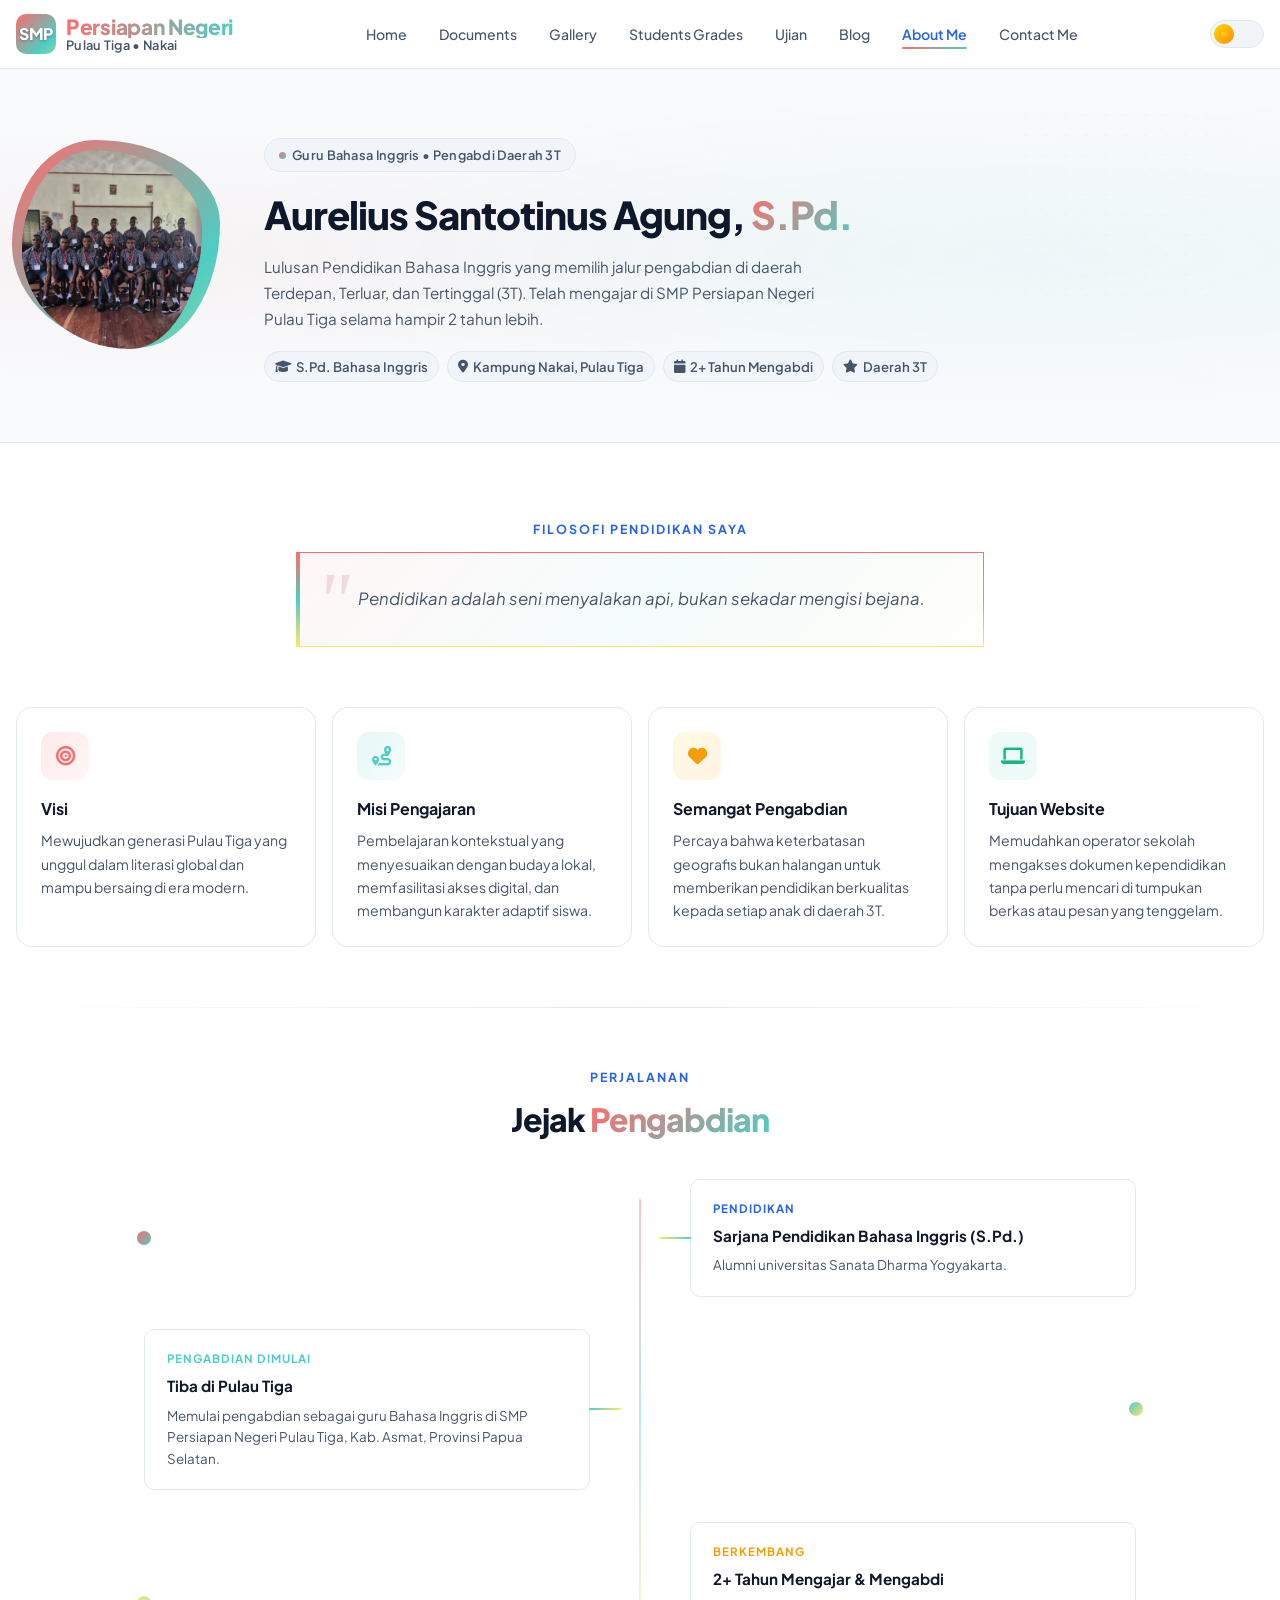
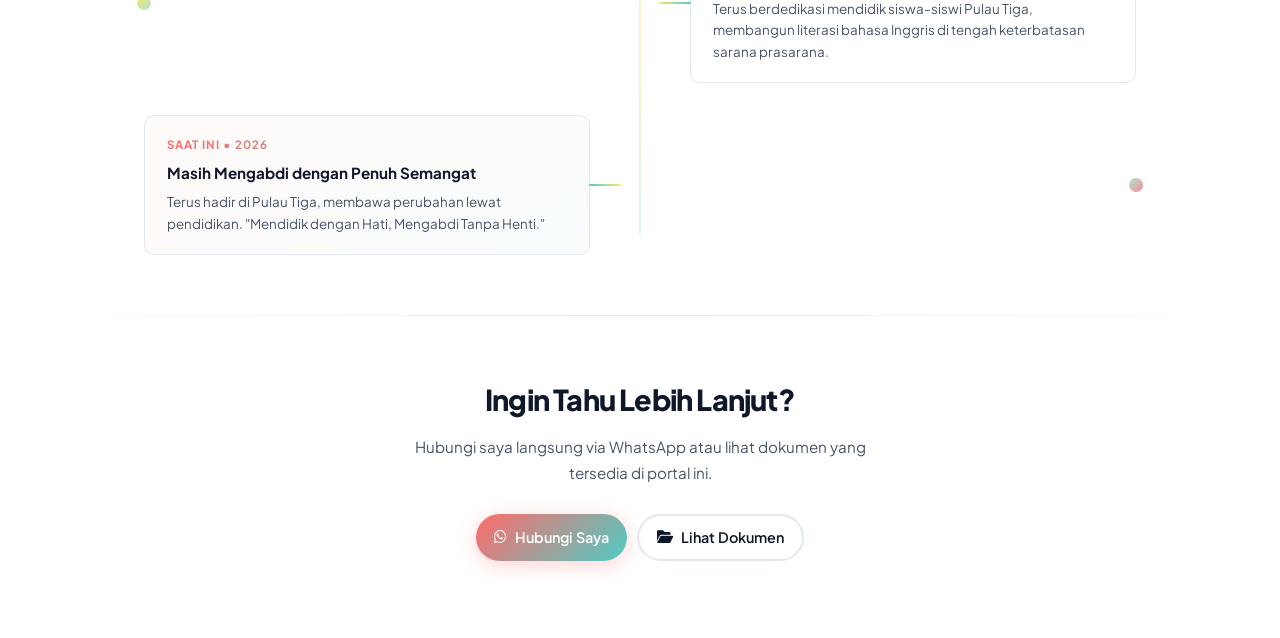
==== commit db15b910: "komit aja" ====
--- a/about.html
+++ b/about.html
@@ -527,7 +527,7 @@
           <!-- Profile Image -->
           <div class="profile-wrapper">
             <div class="profile-frame">
-              <img src="images/Foto1.png" alt="Aurelius Santotinus Agung, S.Pd." class="profile-img"
+              <img src="images/Kami.jpeg" alt="Aurelius Santotinus Agung, S.Pd." class="profile-img"
                 onerror="this.style.display='none';this.parentNode.querySelector('.profile-placeholder').style.display='flex'">
               <div class="profile-placeholder"
                 style="display:none;position:absolute;inset:6px;border-radius:40% 60% 40% 60% / 50% 40% 60% 50%;background:linear-gradient(135deg,var(--c1),var(--c2),var(--c3));align-items:center;justify-content:center;font-size:4rem;color:white;animation:blobPulse 8s ease infinite,float 6s ease-in-out infinite;z-index:1;">
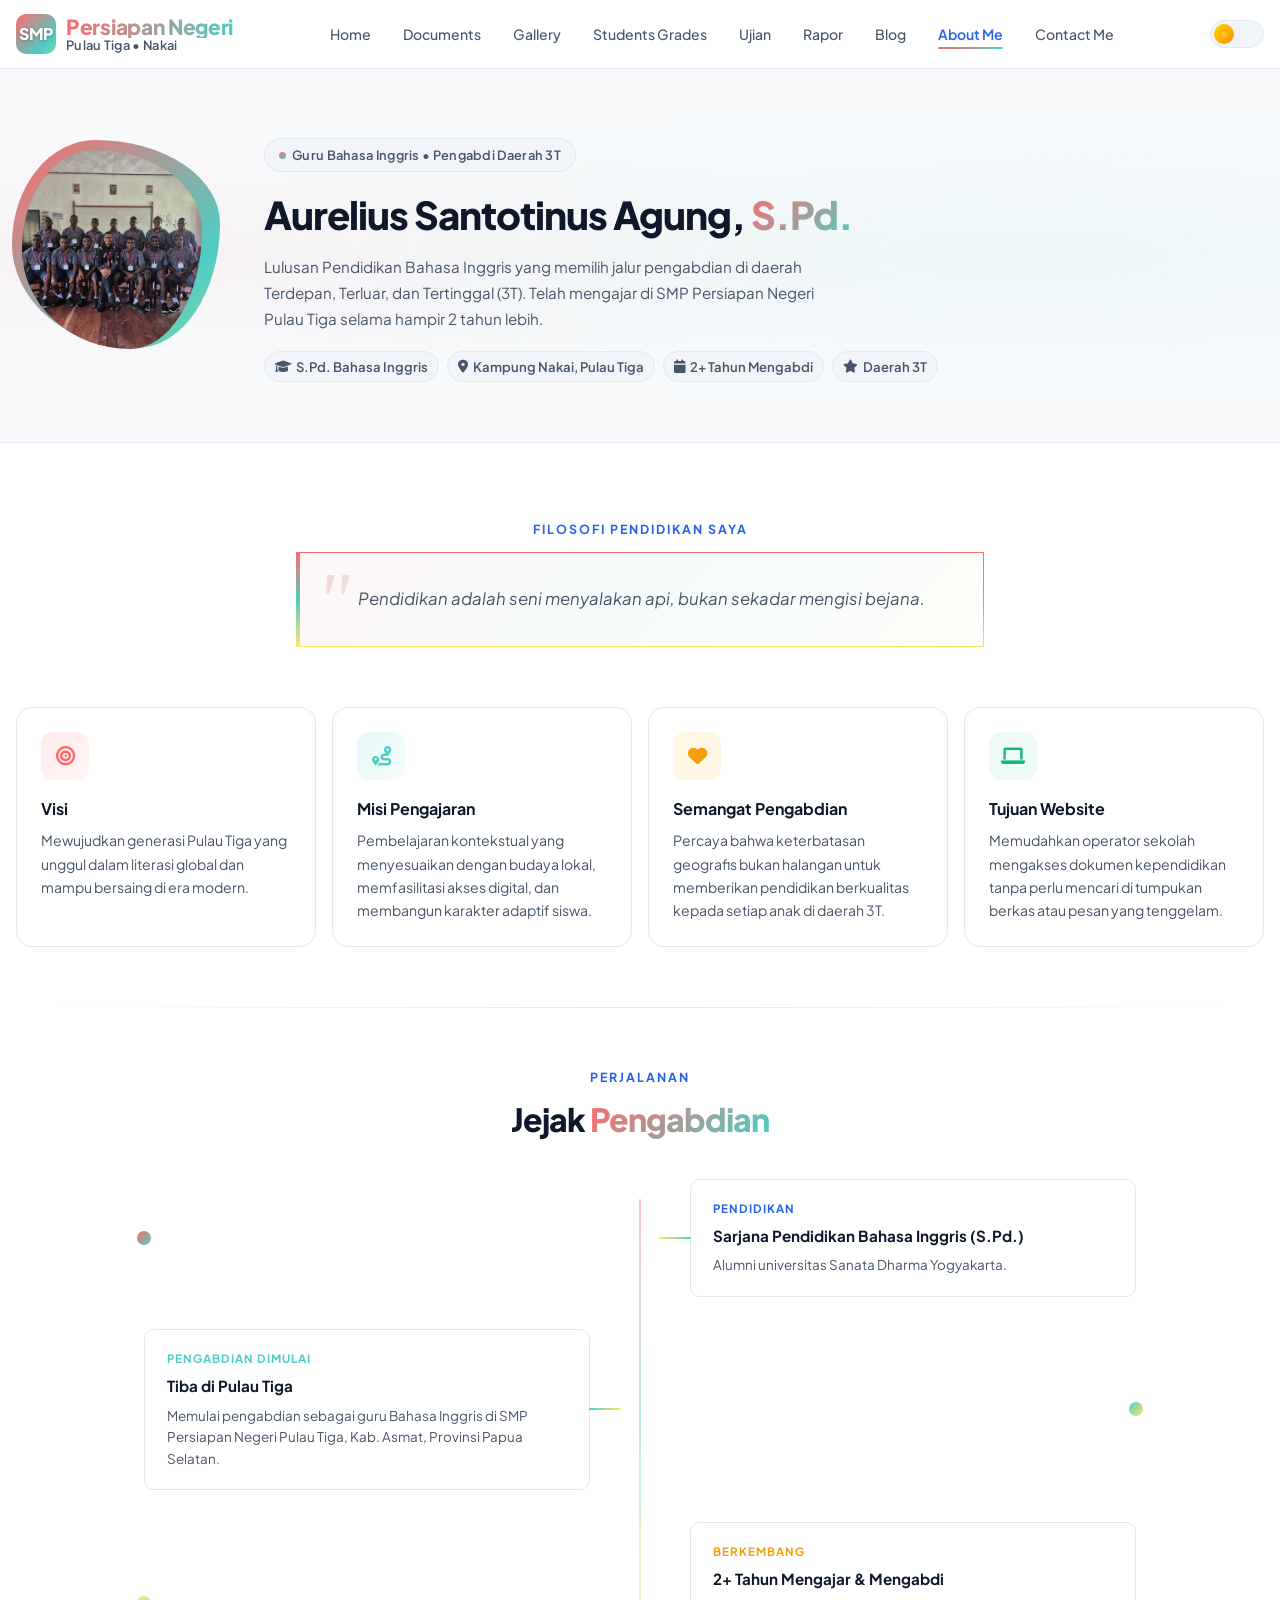
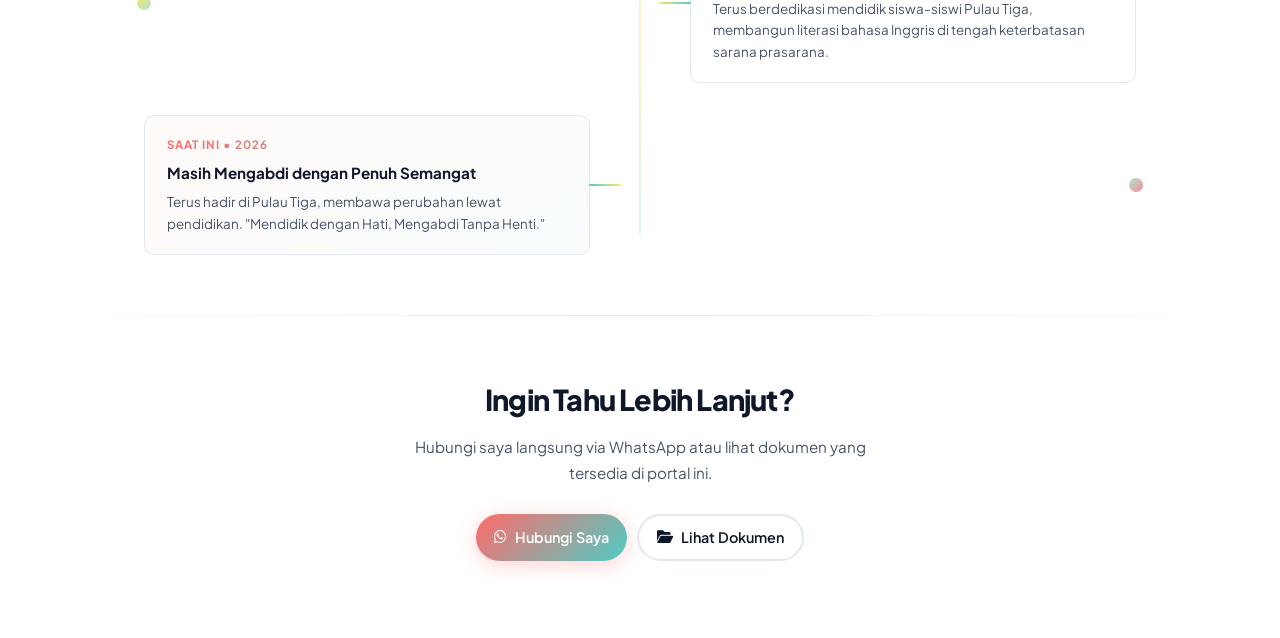
==== commit 55be901b: "komitin aja" ====
--- a/about.html
+++ b/about.html
@@ -482,37 +482,39 @@
             <span class="logo-sub">Pulau Tiga • Nakai</span>
           </div>
         </a>
-        <ul class="nav-links">
-          <li><a href="index.html">Home</a></li>
-          <li><a href="documents.html">Documents</a></li>
-          <li><a href="gallery.html">Gallery</a></li>
-          <li><a href="grades.html">Students Grades</a></li>
-          <li><a href="exam.html">Ujian</a></li>
-          <li><a href="blog.html">Blog</a></li>
-          <li><a href="about.html">About Me</a></li>
-          <li><a href="contact.html">Contact Me</a></li>
-        </ul>
-        <div class="nav-right">
-          <button class="dark-toggle" aria-label="Toggle dark mode">
-            <div class="dark-toggle-ball">☀️</div>
-          </button>
-          <button class="hamburger" aria-label="Menu">
-            <span></span><span></span><span></span>
-          </button>
-        </div>
-        </div>
-        </div>
-        </nav>
-        <div class="mobile-menu" id="mobileMenu">
-          <a href="index.html">Home</a>
-          <a href="documents.html">Documents</a>
-          <a href="gallery.html">Gallery</a>
-          <a href="grades.html">Students Grades</a>
-          <a href="exam.html">Ujian</a>
-          <a href="blog.html">Blog</a>
-          <a href="about.html">About Me</a>
-          <a href="contact.html">Contact Me</a>
-        </div>
+      <ul class="nav-links">
+        <li><a href="index.html">Home</a></li>
+        <li><a href="documents.html">Documents</a></li>
+        <li><a href="gallery.html">Gallery</a></li>
+        <li><a href="grades.html">Students Grades</a></li>
+        <li><a href="exam.html">Ujian</a></li>
+        <li><a href="rapor.html">Rapor</a></li>
+        <li><a href="blog.html">Blog</a></li>
+        <li><a href="about.html">About Me</a></li>
+        <li><a href="contact.html">Contact Me</a></li>
+      </ul>
+      <div class="nav-right">
+        <button class="dark-toggle" aria-label="Toggle dark mode" id="darkToggleBtn">
+          <div class="dark-toggle-ball">☀️</div>
+        </button>
+        <button class="hamburger" aria-label="Menu">
+          <span></span><span></span><span></span>
+        </button>
+      </div>
+      </div>
+      </div>
+      </nav>
+      <div class="mobile-menu" id="mobileMenu">
+        <a href="index.html">Home</a>
+        <a href="documents.html">Documents</a>
+        <a href="gallery.html">Gallery</a>
+        <a href="grades.html">Students Grades</a>
+        <a href="exam.html">Ujian</a>
+        <a href="rapor.html">Rapor</a>
+        <a href="blog.html">Blog</a>
+        <a href="about.html">About Me</a>
+        <a href="contact.html">Contact Me</a>
+      </div>
 
 
   <div class="page-content">
--- a/css/style.css
+++ b/css/style.css
@@ -423,7 +423,7 @@
 
 .nav-links a:hover {
   color: var(--text);
-  background: var(--bg3);
+  background-color: var(--bg3);
 }
 
 .nav-links a.active {
